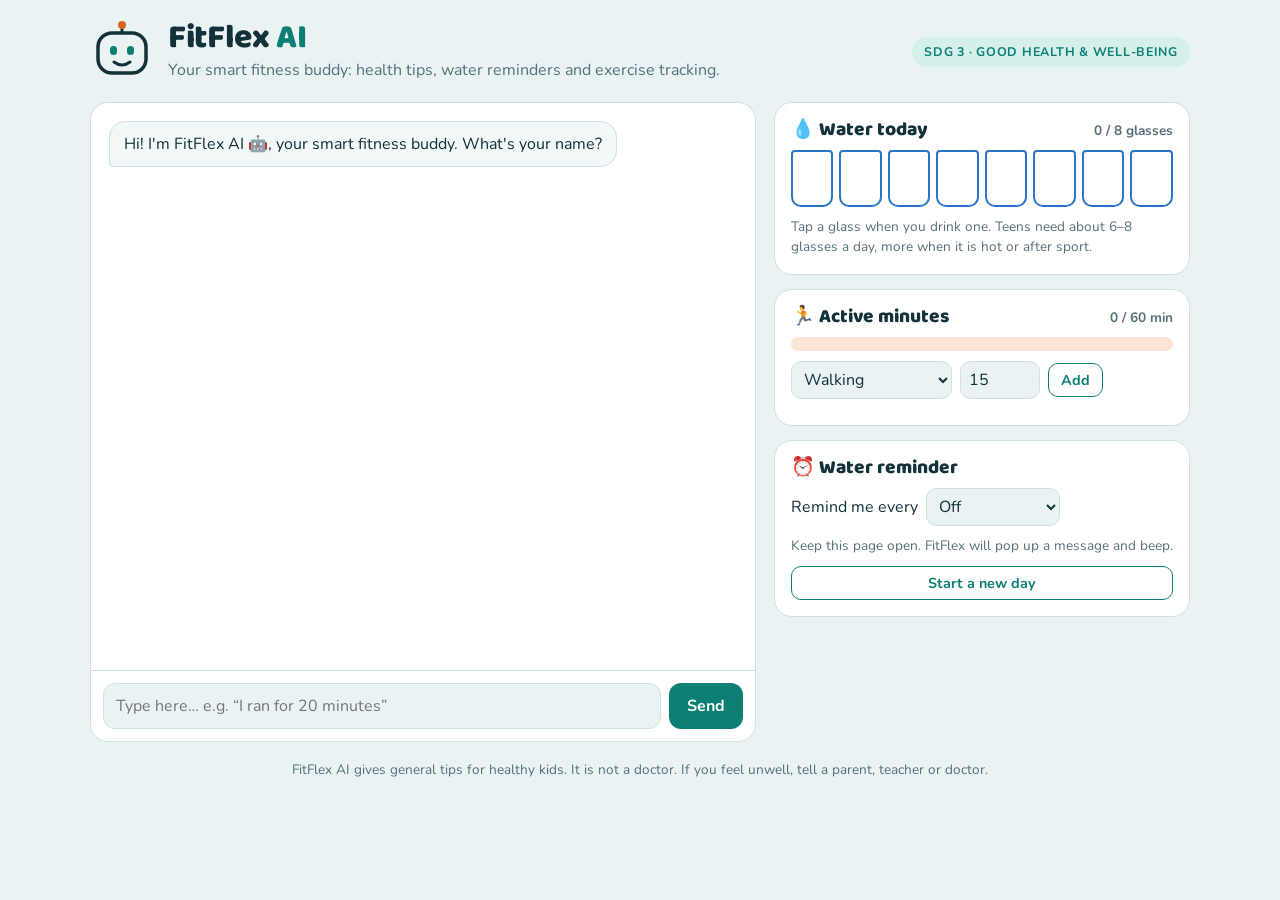
==== fitflex-ai/index.html @ f2cb333e "Add FitFlex AI: an offline fitness chatbot for a Grade 7-8 SDG 3 project Single-page chatbot with he" ====
<!doctype html>
<html lang="en">
<head>
<meta charset="utf-8">
<meta name="viewport" content="width=device-width, initial-scale=1, viewport-fit=cover">
<title>FitFlex AI</title>
<meta name="claude:viewport-fit-sides" content="cover">
<link rel="preconnect" href="https://fonts.googleapis.com">
<link rel="stylesheet" href="https://fonts.googleapis.com/css2?family=Baloo+2:wght@600;800&family=Nunito:wght@400;600;700&display=swap">
<style>
/* Layout: chat window on the left, "My Day" tracker on the right; stacks on phones. */
:root {
  --bg: #eaf3f4;
  --surface: #ffffff;
  --ink: #12313a;
  --muted: #557079;
  --line: #cfe0e3;
  --teal: #0c7f74;      /* FitFlex brand colour */
  --teal-soft: #d5efeb;
  --water: #2a74c9;
  --water-soft: #dbe9f8;
  --move: #d9661f;
  --move-soft: #fbe5d6;
  --alert: #b3261e;
  --alert-soft: #fbe2e0;
  --bot-bubble: #f2f8f8;
  --font-display: "Baloo 2", "Trebuchet MS", system-ui, sans-serif;
  --font-body: "Nunito", "Segoe UI", system-ui, sans-serif;
}
@media (prefers-color-scheme: dark) {
  :root:not([data-theme="light"]) {
    --bg: #0d1c20; --surface: #142a30; --ink: #e3f1f2; --muted: #93b0b6; --line: #24434a;
    --teal: #3cc2b1; --teal-soft: #173f3b; --water: #6aa8ee; --water-soft: #17304b;
    --move: #f2944f; --move-soft: #43281a; --alert: #ff8a80; --alert-soft: #45201d;
    --bot-bubble: #1a3439; color-scheme: dark;
  }
}
:root[data-theme="dark"] {
  --bg: #0d1c20; --surface: #142a30; --ink: #e3f1f2; --muted: #93b0b6; --line: #24434a;
  --teal: #3cc2b1; --teal-soft: #173f3b; --water: #6aa8ee; --water-soft: #17304b;
  --move: #f2944f; --move-soft: #43281a; --alert: #ff8a80; --alert-soft: #45201d;
  --bot-bubble: #1a3439; color-scheme: dark;
}
* { box-sizing: border-box; }
[hidden] { display: none !important; }
body {
  margin: 0; background: var(--bg); color: var(--ink);
  font: 16px/1.5 var(--font-body);
  padding-block: 20px 32px;
  padding-left: max(16px, env(safe-area-inset-left, 0px));
  padding-right: max(16px, env(safe-area-inset-right, 0px));
}
.wrap { max-width: 1100px; margin: 0 auto; display: grid; gap: 18px; }

header { display: flex; align-items: center; gap: 14px; flex-wrap: wrap; }
.robot { width: 64px; height: 64px; flex: none; }
.robot .eye { fill: var(--teal); transform-origin: center; transform-box: fill-box; animation: blink 5s infinite; }
@keyframes blink { 0%, 94%, 100% { transform: scaleY(1); } 97% { transform: scaleY(0.1); } }
@media (prefers-reduced-motion: reduce) { .robot .eye { animation: none; } }
h1 { font: 800 2.1rem/1 var(--font-display); margin: 0; letter-spacing: -0.01em; }
h1 span { color: var(--teal); }
.tagline { margin: 2px 0 0; color: var(--muted); }
.sdg {
  margin-left: auto; font-size: 0.78rem; font-weight: 700; letter-spacing: 0.06em; text-transform: uppercase;
  color: var(--teal); background: var(--teal-soft); border-radius: 999px; padding: 6px 12px;
}

main { display: grid; grid-template-columns: minmax(0, 1.6fr) minmax(0, 1fr); gap: 18px; align-items: start; }
@media (max-width: 820px) { main { grid-template-columns: minmax(0, 1fr); } .sdg { margin-left: 0; } }

/* ---------- Chat ---------- */
.chat {
  background: var(--surface); border: 1px solid var(--line); border-radius: 18px;
  display: flex; flex-direction: column; height: min(640px, 78vh); min-height: 420px; min-width: 0;
}
.messages { flex: 1; overflow-y: auto; padding: 18px; display: flex; flex-direction: column; gap: 10px; }
.msg { max-width: 82%; padding: 10px 14px; border-radius: 16px; white-space: pre-line; overflow-wrap: anywhere; }
.msg.bot { background: var(--bot-bubble); border: 1px solid var(--line); border-bottom-left-radius: 4px; align-self: flex-start; }
.msg.user { background: var(--teal); color: var(--surface); border-bottom-right-radius: 4px; align-self: flex-end; }
.msg.safety { background: var(--alert-soft); border-color: var(--alert); }
.msg.reminder { background: var(--water-soft); border-color: var(--water); }
.typing { color: var(--muted); font-style: italic; font-size: 0.9rem; padding-left: 4px; }
.chips { display: flex; flex-wrap: wrap; gap: 8px; padding: 0 18px 10px; }
.chip {
  font: 700 0.88rem var(--font-body); color: var(--teal); background: var(--teal-soft);
  border: 1px solid transparent; border-radius: 999px; padding: 6px 12px; cursor: pointer;
}
.chip:hover { border-color: var(--teal); }
form.composer { display: flex; gap: 8px; padding: 12px; border-top: 1px solid var(--line); }
form.composer input {
  flex: 1; min-width: 0; font: inherit; color: var(--ink); background: var(--bg);
  border: 1px solid var(--line); border-radius: 12px; padding: 10px 12px;
}
button.primary {
  font: 700 1rem var(--font-body); color: var(--surface); background: var(--teal);
  border: 0; border-radius: 12px; padding: 10px 18px; cursor: pointer;
}
:focus-visible { outline: 3px solid var(--water); outline-offset: 2px; }

/* ---------- My Day panel ---------- */
aside { display: grid; gap: 14px; min-width: 0; }
.card { background: var(--surface); border: 1px solid var(--line); border-radius: 18px; padding: 16px; display: grid; gap: 10px; }
.card h2 { font: 800 1.2rem/1.1 var(--font-display); margin: 0; display: flex; justify-content: space-between; align-items: baseline; gap: 8px; }
.card h2 small { font: 700 0.85rem var(--font-body); color: var(--muted); font-variant-numeric: tabular-nums; }
.glasses { display: grid; grid-template-columns: repeat(8, 1fr); gap: 6px; }
.glass {
  aspect-ratio: 3 / 4; max-width: 100%; border: 2px solid var(--water); border-radius: 4px 4px 10px 10px;
  background: transparent; cursor: pointer; padding: 0; position: relative; overflow: hidden;
}
.glass.full { background: linear-gradient(to top, var(--water) 75%, var(--water-soft) 75%); }
.bar { height: 14px; background: var(--move-soft); border-radius: 999px; overflow: hidden; }
.bar > div { height: 100%; width: 0; background: var(--move); border-radius: 999px; transition: width 0.4s; }
.log { list-style: none; margin: 0; padding: 0; display: grid; gap: 4px; font-size: 0.92rem; max-height: 132px; overflow-y: auto; }
.log li { display: flex; justify-content: space-between; gap: 8px; border-bottom: 1px dashed var(--line); padding-block: 3px; }
.log li span:last-child { color: var(--muted); font-variant-numeric: tabular-nums; }
.row { display: flex; gap: 8px; flex-wrap: wrap; align-items: center; }
select, .row input {
  font: inherit; color: var(--ink); background: var(--bg); border: 1px solid var(--line);
  border-radius: 10px; padding: 6px 8px; min-width: 0;
}
button.ghost {
  font: 700 0.9rem var(--font-body); color: var(--teal); background: transparent;
  border: 1px solid var(--teal); border-radius: 10px; padding: 6px 12px; cursor: pointer;
}
.hint { color: var(--muted); font-size: 0.85rem; margin: 0; }
footer { color: var(--muted); font-size: 0.85rem; text-align: center; }
</style>
</head>
<body>
<div class="wrap">
  <header>
    <svg class="robot" viewBox="0 0 64 64" aria-hidden="true">
      <line x1="32" y1="4" x2="32" y2="13" stroke="currentColor" stroke-width="3"/>
      <circle cx="32" cy="5" r="4" style="fill: var(--move)"/>
      <rect x="8" y="13" width="48" height="40" rx="14" fill="none" stroke="currentColor" stroke-width="3.5"/>
      <rect class="eye" x="20" y="26" width="7" height="9" rx="3.5"/>
      <rect class="eye" x="37" y="26" width="7" height="9" rx="3.5"/>
      <path d="M24 42 q8 6 16 0" fill="none" stroke="currentColor" stroke-width="3" stroke-linecap="round"/>
    </svg>
    <div>
      <h1>FitFlex <span>AI</span></h1>
      <p class="tagline">Your smart fitness buddy: health tips, water reminders and exercise tracking.</p>
    </div>
    <div class="sdg">SDG 3 · Good Health &amp; Well-being</div>
  </header>

  <main>
    <section class="chat" aria-label="Chat with FitFlex">
      <div class="messages" id="messages" aria-live="polite"></div>
      <div class="chips" id="chips"></div>
      <form class="composer" id="composer">
        <input id="userInput" autocomplete="off" placeholder="Type here… e.g. “I ran for 20 minutes”" aria-label="Your message">
        <button class="primary" type="submit">Send</button>
      </form>
    </section>

    <aside aria-label="My Day">
      <div class="card">
        <h2>💧 Water today <small id="waterCount">0 / 8 glasses</small></h2>
        <div class="glasses" id="glasses"></div>
        <p class="hint">Tap a glass when you drink one. Teens need about 6–8 glasses a day, more when it is hot or after sport.</p>
      </div>

      <div class="card">
        <h2>🏃 Active minutes <small id="moveCount">0 / 60 min</small></h2>
        <div class="bar"><div id="moveBar"></div></div>
        <div class="row">
          <select id="activity" aria-label="Activity">
            <option>Walking</option><option>Running</option><option>Cycling</option><option>Football</option>
            <option>Cricket</option><option>Skipping</option><option>Dancing</option><option>Badminton</option>
            <option>Swimming</option><option>Yoga / Stretching</option>
          </select>
          <input id="minutes" type="number" min="1" max="180" value="15" style="width:5em" aria-label="Minutes">
          <button class="ghost" id="addMove" type="button">Add</button>
        </div>
        <ul class="log" id="moveLog"></ul>
      </div>

      <div class="card">
        <h2>⏰ Water reminder</h2>
        <div class="row">
          <label for="every">Remind me every</label>
          <select id="every">
            <option value="0">Off</option><option value="1">1 min (demo)</option>
            <option value="20">20 min</option><option value="30">30 min</option><option value="60">60 min</option>
          </select>
        </div>
        <p class="hint">Keep this page open. FitFlex will pop up a message and beep.</p>
        <button class="ghost" id="resetDay" type="button">Start a new day</button>
      </div>
    </aside>
  </main>

  <footer>FitFlex AI gives general tips for healthy kids. It is not a doctor. If you feel unwell, tell a parent, teacher or doctor.</footer>
</div>

<script>
/* =====================================================================
   FitFlex AI – how the chatbot works
   1. The user types a message.
   2. We clean it up (lowercase, remove punctuation).
   3. We look for KEYWORDS from the BRAIN list below.
   4. The topic with the most matching keywords wins and FitFlex replies.
   Students: add new topics to BRAIN to make FitFlex smarter!
   ===================================================================== */

// ---------- 1. The "brain": topics, keywords and answers ----------
const BRAIN = [
  { topic: "greeting",
    keywords: ["hi", "hello", "hey", "salam", "assalam", "aoa", "good morning"],
    answers: ["Hello {name}! 👋 Ready to get healthy today?", "Hi {name}! What shall we do: a tip, an exercise or a quiz?"] },
  { topic: "how are you",
    keywords: ["how are you", "how r u"],
    answers: ["I'm charged to 100%! ⚡ How are you feeling today?"] },
  { topic: "water",
    keywords: ["water", "thirsty", "hydrate", "hydration", "drink"],
    answers: ["Your body is about 60% water! 💧 Try to drink 6–8 glasses a day.\nTip: keep a bottle on your desk. Say \"I drank a glass\" and I'll count it.",
              "Feeling tired or getting a headache? You might need water. Drink a glass now and tell me!"] },
  { topic: "exercise",
    keywords: ["exercise", "workout", "fit", "fitness", "sport", "active", "muscle", "strong", "game", "play"],
    answers: ["Kids your age need 60 minutes of activity every day. 🏃 It can be football, cycling, skipping or even dancing!\nTell me what you did, like \"I played football for 30 minutes\".",
              "Try this 5-minute mini workout:\n• 20 jumping jacks\n• 10 squats\n• 10 wall push-ups\n• 20 seconds plank\n• 30 seconds stretching\nTell me when you are done! 💪"] },
  { topic: "stretch",
    keywords: ["stretch", "tired of sitting", "back", "neck", "break"],
    answers: ["Desk stretch break! 🧘\n1. Roll your shoulders 5 times.\n2. Reach up high for 10 seconds.\n3. Turn your head slowly left and right.\n4. Stand up and march on the spot for 30 seconds."] },
  { topic: "food",
    keywords: ["food", "eat", "diet", "fruit", "vegetable", "lunch", "breakfast", "dinner", "snack", "healthy food", "junk"],
    answers: ["Make half your plate fruit and vegetables 🥦🍎, a quarter roti/rice, and a quarter protein like daal, eggs, chicken or beans.",
              "Never skip breakfast! It gives your brain energy for school. Try an egg with roti, or oats with banana. 🍳",
              "Swap fizzy drinks for water or lassi, and chips for fruit or roasted chana. Your body will thank you! 🍌"] },
  { topic: "sugar",
    keywords: ["sugar", "sweet", "candy", "chocolate", "soda", "cold drink", "fizzy"],
    answers: ["Sweets are fine sometimes, but too much sugar harms teeth and gives you an energy crash. 🍬 One can of soda has about 8 spoons of sugar!"] },
  { topic: "sleep",
    keywords: ["sleep", "tired", "bed", "night", "rest", "sleepy"],
    answers: ["Teens need about 9 hours of sleep. 😴 Put screens away 30 minutes before bed and try to sleep at the same time every night."] },
  { topic: "screen",
    keywords: ["screen", "phone", "mobile", "video game", "gaming", "tv", "tablet"],
    answers: ["Follow the 20-20-20 rule 👀: every 20 minutes, look at something 20 feet away for 20 seconds. And try to swap one hour of screen time for outdoor play!"] },
  { topic: "hygiene",
    keywords: ["wash", "hands", "germs", "brush", "teeth", "clean", "bath"],
    answers: ["Wash your hands with soap for 20 seconds 🧼 (as long as singing \"Happy Birthday\" twice), especially before eating. Brush your teeth twice a day!"] },
  { topic: "stress",
    keywords: ["stress", "worried", "nervous", "exam", "angry", "calm", "relax", "test"],
    answers: ["Try box breathing 🌬️: breathe in for 4, hold for 4, out for 4, hold for 4. Repeat 4 times. Moving your body and good sleep also help a lot.\nIf worries won't go away, talk to someone you trust."] },
  { topic: "about",
    keywords: ["who are you", "what are you", "your name", "what can you do", "help"],
    answers: ["I'm FitFlex AI 🤖, a smart fitness buddy built for SDG 3: Good Health and Well-being.\nI can:\n• give health tips (type \"tip\")\n• count your water (\"I drank a glass\")\n• track exercise (\"I ran for 20 minutes\")\n• remind you to drink water\n• quiz you (type \"quiz\")\n• show your progress (\"progress\")"] },
  { topic: "thanks",
    keywords: ["thanks", "thank you", "shukriya", "great", "awesome", "cool"],
    answers: ["You're welcome, {name}! Keep it up! 🌟", "Anytime! Healthy habits are superpowers. 💪"] },
  { topic: "bye",
    keywords: ["bye", "goodbye", "see you", "allah hafiz", "khuda hafiz"],
    answers: ["Bye {name}! Remember: drink water and move your body! 👋"] }
];

const TIPS = [
  "Take the stairs instead of the lift. 🪜",
  "Eat a rainbow: try fruits and vegetables of 3 different colours today. 🌈",
  "Stand up and move for 2 minutes every half hour.",
  "Fill a water bottle in the morning and finish it before school ends. 💧",
  "Play outside for at least 30 minutes. Sunlight helps your body make vitamin D. ☀️",
  "Chew slowly. It helps your stomach and you notice when you are full.",
  "Laughing is good for your heart! Tell a friend a joke today. 😄",
  "Walk or cycle to a nearby shop instead of going by car (with a grown-up's OK)."
];

const QUIZ = [
  { q: "How many minutes of activity do kids need each day?", options: ["A) 10 minutes", "B) 60 minutes", "C) 3 hours"], answer: "b",
    why: "60 minutes a day keeps your heart, bones and muscles strong." },
  { q: "Which drink is the best choice when you're thirsty?", options: ["A) Cold drink", "B) Energy drink", "C) Water"], answer: "c",
    why: "Water has no sugar and keeps your body cool." },
  { q: "How long should you wash your hands?", options: ["A) 20 seconds", "B) 2 seconds", "C) 5 minutes"], answer: "a",
    why: "20 seconds with soap removes most germs." },
  { q: "About how many hours should a teenager sleep?", options: ["A) 5 hours", "B) 9 hours", "C) 14 hours"], answer: "b",
    why: "Around 8–10 hours helps you grow, learn and stay in a good mood." },
  { q: "What should fill half of your plate?", options: ["A) Fruit and vegetables", "B) Rice", "C) Sweets"], answer: "a",
    why: "Fruit and vegetables give vitamins and fibre." }
];

// Words that mean the student may need a real adult, not a chatbot.
const SAFETY_WORDS = ["hurt", "pain ", "painful", "injur", "bleed", "dizzy", "faint", "chest", "can't breathe", "cant breathe",
  "sick", "vomit", "fever", "depress", "sad ", "lonely", "bully", "bullied", "kill", "self harm", "starv", "not eating", "lose weight"];

// ---------- 2. Saving today's data in the browser ----------
const today = new Date().toDateString();
let state = { day: today, name: "", water: 0, moves: [] };
function load() {
  try {
    const saved = JSON.parse(localStorage.getItem("fitflex") || "null");
    if (saved && saved.day === today) state = saved;
    else if (saved) state.name = saved.name || ""; // new day: keep the name, reset counts
  } catch (e) { /* storage blocked: just start fresh */ }
}
function save() { try { localStorage.setItem("fitflex", JSON.stringify(state)); } catch (e) {} }

// ---------- 3. Chat helpers ----------
const $ = (id) => document.getElementById(id);
const messagesBox = $("messages");
let quizIndex = -1;          // which quiz question is waiting for an answer (-1 = none)
let waitingFor = null;       // "name" or "minutes" when FitFlex asked a question
let pendingActivity = "";

function addMessage(text, who, extraClass) {
  const div = document.createElement("div");
  div.className = "msg " + who + (extraClass ? " " + extraClass : "");
  div.textContent = text;
  messagesBox.appendChild(div);
  messagesBox.scrollTop = messagesBox.scrollHeight;
}
function botSay(text, extraClass) {
  const typing = document.createElement("div");
  typing.className = "typing"; typing.textContent = "FitFlex is typing…";
  messagesBox.appendChild(typing);
  messagesBox.scrollTop = messagesBox.scrollHeight;
  setTimeout(() => { typing.remove(); addMessage(text.replaceAll("{name}", state.name || "friend"), "bot", extraClass); }, 450);
}
function setChips(list) {
  const box = $("chips"); box.innerHTML = "";
  list.forEach((label) => {
    const b = document.createElement("button");
    b.type = "button"; b.className = "chip"; b.textContent = label;
    b.onclick = () => handleUser(label);
    box.appendChild(b);
  });
}
const DEFAULT_CHIPS = ["💡 Tip", "💧 I drank a glass", "🏋️ Give me a workout", "❓ Quiz", "📊 Progress"];
const pick = (arr) => arr[Math.floor(Math.random() * arr.length)];
const clean = (t) => " " + t.toLowerCase().replace(/[^a-z0-9' ]+/g, " ").replace(/\s+/g, " ").trim() + " ";

// ---------- 4. Understanding the message ----------
const ACTIVITIES = { run: "Running", " ran ": "Running", jog: "Running", walk: "Walking", cycl: "Cycling", bike: "Cycling", football: "Football",
  soccer: "Football", cricket: "Cricket", skip: "Skipping", jump: "Skipping", danc: "Dancing", badminton: "Badminton",
  swim: "Swimming", yoga: "Yoga / Stretching", stretch: "Yoga / Stretching", basketball: "Basketball", workout: "Workout", exercis: "Workout", play: "Playing" };

function findActivity(text) {
  for (const key in ACTIVITIES) if (text.includes(key)) return ACTIVITIES[key];
  return "";
}

function reply(raw) {
  const text = clean(raw);
  const number = (text.match(/\b(\d{1,3})\b/) || [])[1];

  // a) Safety first: send serious problems to a trusted adult.
  if (SAFETY_WORDS.some((w) => text.includes(" " + w))) {
    botSay("That sounds important, {name}. 💙 I'm only a robot, so please talk to a parent, teacher or school nurse about this today. If someone is in danger, get an adult right away.", "safety");
    return;
  }

  // b) Is FitFlex waiting for an answer?
  if (waitingFor === "name") {
    if (/^ (hi|hello|hey|salam|assalam|aoa|assalam o alaikum) $/.test(text)) { botSay("Hello! 👋 What's your name?"); return; }
    const name = raw.replace(/my name is|call me|i am|i'm/i, "").trim().split(/\s+/)[0] || "friend";
    state.name = name.charAt(0).toUpperCase() + name.slice(1); save(); waitingFor = null;
    botSay("Nice to meet you, {name}! 🤖 I can give tips, count your water, track exercise and quiz you. What would you like?");
    setChips(DEFAULT_CHIPS);
    return;
  }
  if (waitingFor === "minutes" && number) { waitingFor = null; logMove(pendingActivity, +number); return; }
  if (quizIndex >= 0 && /^ [abc] $/.test(text)) { checkQuiz(text.trim()); return; }

  // c) Commands
  if (/my name is|call me/.test(text)) { waitingFor = "name"; reply(raw); return; }
  if (/\b(drank|drink|had|finished)\b.*\b(water|glass|glasses|bottle)\b/.test(text)) {
    const glasses = /(glass|glasses|cup)/.test(text) && number ? Math.min(+number, 8) : 1;
    addWater(glasses);
    botSay(state.water >= 8 ? "🎉 Goal reached: " + state.water + " glasses! Super hydrated, {name}!" : "Great! 💧 That's " + state.water + " of 8 glasses today. Keep sipping!");
    return;
  }
  const activity = findActivity(text);
  const didIt = /\b(did|went|played|done|finished|ran|walked|cycled|swam|danced|skipped|jogged|practi[cs]ed|min|mins|minutes|hour|hours)\b/;
  if (activity && didIt.test(text) && !/\b(give|show|suggest|what|how)\b/.test(text)) {
    if (number) logMove(activity, /\bhours?\b/.test(text) && +number <= 3 ? +number * 60 : +number);
    else { waitingFor = "minutes"; pendingActivity = activity; botSay("Awesome! How many minutes of " + activity.toLowerCase() + " did you do?"); setChips(["10", "20", "30", "45"]); }
    return;
  }
  if (/\b(remind|reminder)\b/.test(text)) {
    const mins = number ? +number : 30;
    setReminder(mins); $("every").value = [1, 20, 30, 60].includes(mins) ? String(mins) : $("every").value;
    botSay("⏰ OK! I'll remind you to drink water every " + mins + " minute" + (mins === 1 ? "" : "s") + ". Keep this page open.");
    return;
  }
  if (/\b(tip|advice|idea)\b/.test(text)) { botSay("💡 Tip: " + pick(TIPS)); return; }
  if (/\b(quiz|question|test me)\b/.test(text)) { askQuiz(); return; }
  if (/\b(progress|score|how am i doing|stats)\b/.test(text)) { botSay(progressReport()); return; }

  // d) Keyword matching: the topic with the most keyword hits wins.
  let best = null, bestScore = 0;
  BRAIN.forEach((item) => {
    const score = item.keywords.filter((k) => text.includes(" " + k + " ") || (k.length > 4 && text.includes(k))).length;
    if (score > bestScore) { best = item; bestScore = score; }
  });
  if (best) { botSay(pick(best.answers)); return; }

  // e) Nothing matched.
  botSay("Hmm, I'm still learning that one! 🤔 Try asking about water, exercise, food, sleep, screens or stress, or type \"help\".");
}

// ---------- 5. Features ----------
function addWater(n) { state.water = Math.max(0, Math.min(12, state.water + n)); save(); renderDay(); }

function logMove(activity, minutes) {
  minutes = Math.max(1, Math.min(180, minutes));
  state.moves.push({ activity, minutes, time: new Date().toLocaleTimeString([], { hour: "2-digit", minute: "2-digit" }) });
  save(); renderDay();
  const total = totalMinutes();
  botSay(total >= 60
    ? "🏆 " + minutes + " minutes of " + activity.toLowerCase() + " logged. You hit your 60-minute goal today, {name}!"
    : "✅ " + minutes + " minutes of " + activity.toLowerCase() + " logged! Only " + (60 - total) + " minutes to go today.");
  setChips(DEFAULT_CHIPS);
}
const totalMinutes = () => state.moves.reduce((sum, m) => sum + m.minutes, 0);

function progressReport() {
  const mins = totalMinutes();
  let stars = (state.water >= 8 ? 1 : 0) + (mins >= 60 ? 1 : 0);
  return "📊 Today's progress, {name}:\n💧 Water: " + state.water + " / 8 glasses\n🏃 Active: " + mins + " / 60 minutes\n" +
    (stars === 2 ? "⭐⭐ Both goals done. Champion!" : stars === 1 ? "⭐ One goal done. You can get the other!" : "Let's start! Drink a glass of water and take a short walk.");
}

function askQuiz() {
  quizIndex = Math.floor(Math.random() * QUIZ.length);
  const item = QUIZ[quizIndex];
  botSay("❓ " + item.q + "\n" + item.options.join("\n"));
  setChips(["A", "B", "C"]);
}
function checkQuiz(letter) {
  const item = QUIZ[quizIndex]; quizIndex = -1;
  botSay((letter === item.answer ? "✅ Correct! " : "❌ Not quite. The answer is " + item.answer.toUpperCase() + ". ") + item.why + "\nType \"quiz\" for another one!");
  setChips(DEFAULT_CHIPS);
}

let reminderTimer = null;
function setReminder(mins) {
  clearInterval(reminderTimer); reminderTimer = null;
  if (mins > 0) reminderTimer = setInterval(() => { botSay("⏰ Water break, {name}! Drink a glass and tap a glass on the right. 💧", "reminder"); beep(); }, mins * 60000);
}
function beep() {
  try {
    const ctx = new (window.AudioContext || window.webkitAudioContext)();
    const osc = ctx.createOscillator(); osc.frequency.value = 880; osc.connect(ctx.destination);
    osc.start(); osc.stop(ctx.currentTime + 0.2);
  } catch (e) {}
}

// ---------- 6. Drawing the "My Day" panel ----------
function renderDay() {
  const glassBox = $("glasses"); glassBox.innerHTML = "";
  for (let i = 0; i < 8; i++) {
    const g = document.createElement("button");
    g.type = "button"; g.className = "glass" + (i < state.water ? " full" : "");
    g.setAttribute("aria-label", "Glass " + (i + 1) + (i < state.water ? ", drunk" : ""));
    g.onclick = () => { addWater(i < state.water ? -1 : 1); };
    glassBox.appendChild(g);
  }
  $("waterCount").textContent = state.water + " / 8 glasses";
  const mins = totalMinutes();
  $("moveCount").textContent = mins + " / 60 min";
  $("moveBar").style.width = Math.min(100, (mins / 60) * 100) + "%";
  $("moveLog").innerHTML = "";
  state.moves.slice().reverse().forEach((m) => {
    const li = document.createElement("li");
    li.innerHTML = "<span></span><span></span>";
    li.children[0].textContent = m.activity + " · " + m.minutes + " min";
    li.children[1].textContent = m.time;
    $("moveLog").appendChild(li);
  });
}

// ---------- 7. Wiring everything up ----------
function handleUser(text) {
  text = text.replace(/^[^\w]+/u, "").trim(); // drop emoji from chip labels
  if (!text) return;
  addMessage(text, "user");
  reply(text);
}
$("composer").addEventListener("submit", (e) => {
  e.preventDefault();
  const input = $("userInput"); handleUser(input.value); input.value = "";
});
$("addMove").onclick = () => { addMessage("I did " + $("minutes").value + " minutes of " + $("activity").value.toLowerCase(), "user"); logMove($("activity").value, +$("minutes").value || 0); };
$("every").onchange = (e) => { const m = +e.target.value; setReminder(m); botSay(m ? "⏰ Water reminder set for every " + m + " minute" + (m === 1 ? "" : "s") + "." : "Water reminder turned off."); };
$("resetDay").onclick = () => { state.water = 0; state.moves = []; save(); renderDay(); botSay("🌅 New day, fresh start! Let's go, {name}!"); };

load();
renderDay();
if (state.name) setChips(DEFAULT_CHIPS);
if (state.name) botSay("Welcome back, {name}! 🤖 " + (state.water || state.moves.length ? "Type \"progress\" to see how you're doing today." : "Shall we start with a glass of water?"));
else { addMessage("Hi! I'm FitFlex AI 🤖, your smart fitness buddy. What's your name?", "bot"); waitingFor = "name"; }
</script>
</body>
</html>
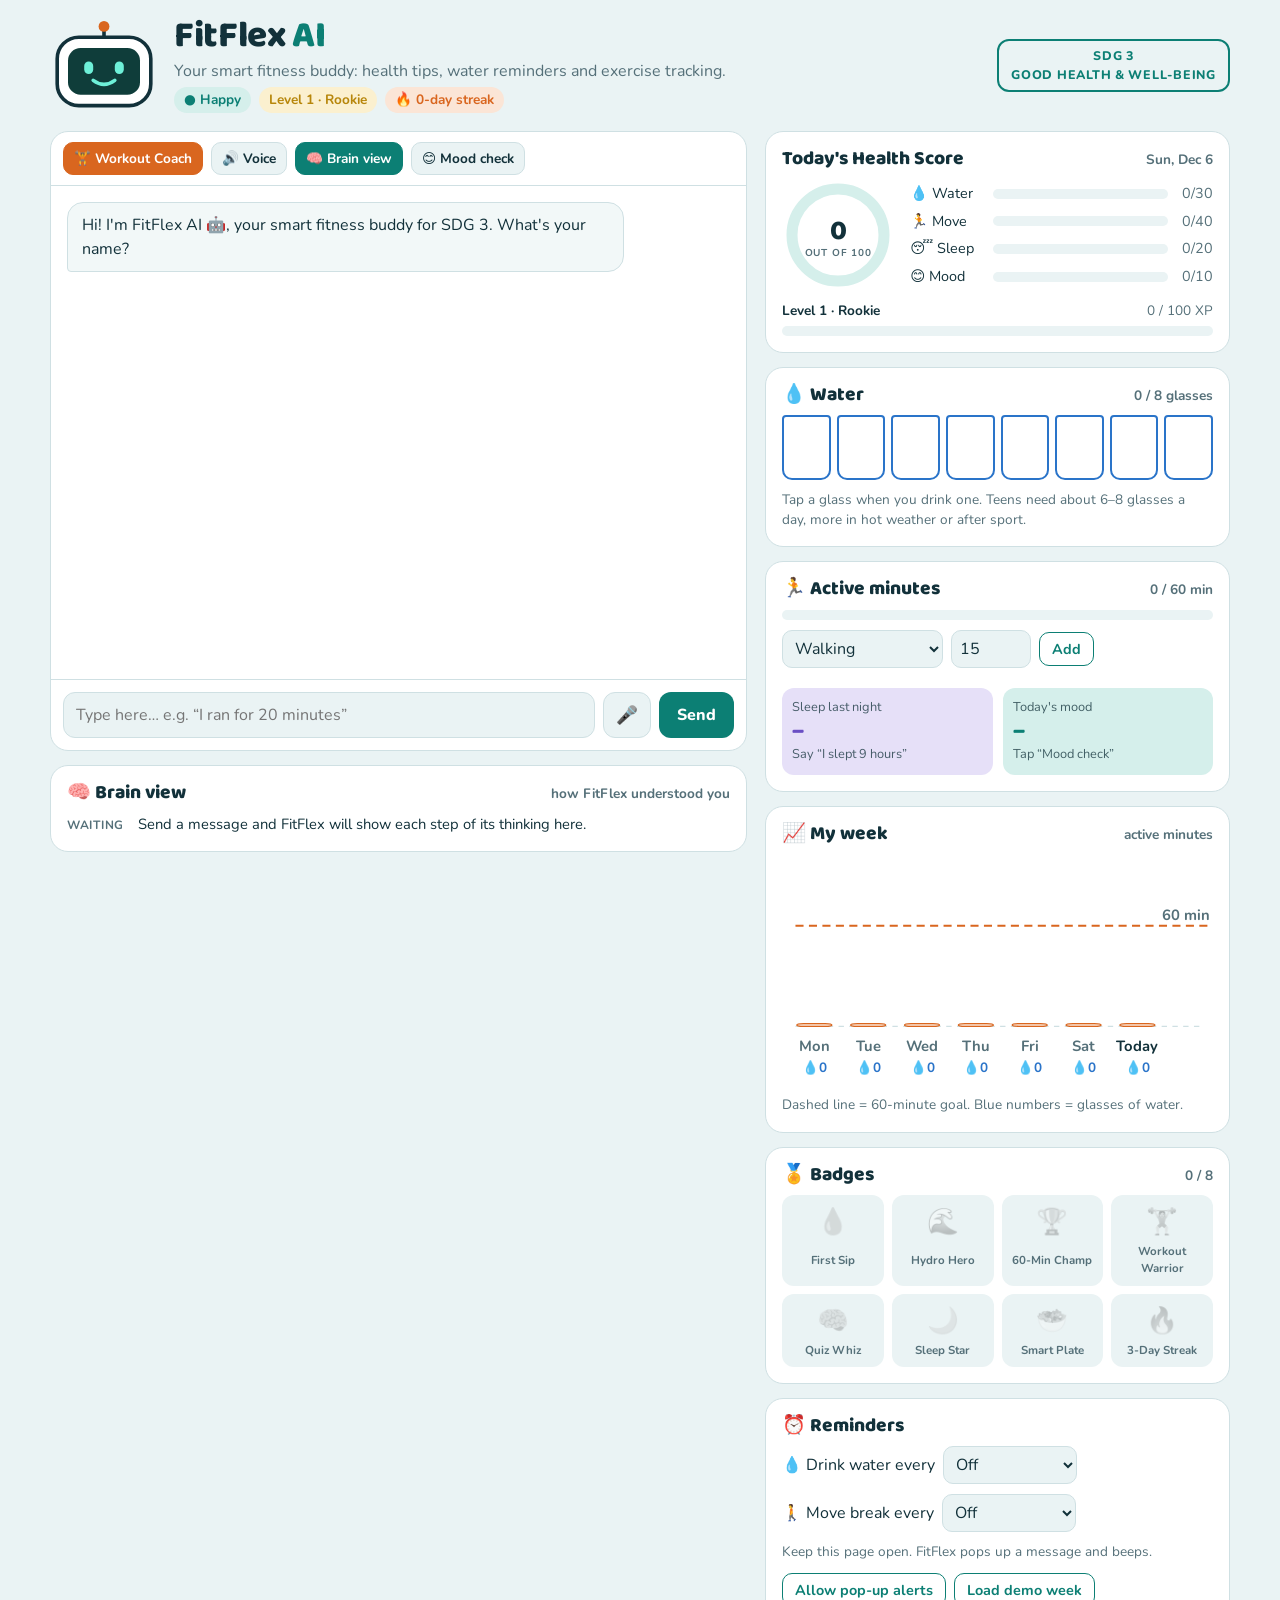
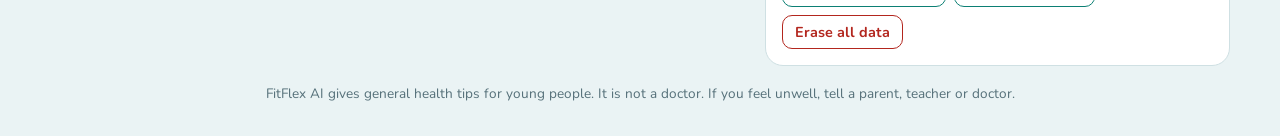
==== commit 0bc03334: "Upgrade FitFlex AI for competition: robot face, voice, coach and health score Adds an animated robot" ====
--- a/fitflex-ai/index.html
+++ b/fitflex-ai/index.html
@@ -6,24 +6,30 @@
 <title>FitFlex AI</title>
 <meta name="claude:viewport-fit-sides" content="cover">
 <link rel="preconnect" href="https://fonts.googleapis.com">
-<link rel="stylesheet" href="https://fonts.googleapis.com/css2?family=Baloo+2:wght@600;800&family=Nunito:wght@400;600;700&display=swap">
+<link rel="stylesheet" href="https://fonts.googleapis.com/css2?family=Baloo+2:wght@600;800&family=Nunito:wght@400;600;700;800&display=swap">
 <style>
-/* Layout: chat window on the left, "My Day" tracker on the right; stacks on phones. */
+/* Layout: robot header, then chat + "brain view" on the left and the health dashboard on the right; stacks on phones. */
 :root {
   --bg: #eaf3f4;
   --surface: #ffffff;
   --ink: #12313a;
   --muted: #557079;
   --line: #cfe0e3;
-  --teal: #0c7f74;      /* FitFlex brand colour */
+  --teal: #0c7f74;
   --teal-soft: #d5efeb;
   --water: #2a74c9;
   --water-soft: #dbe9f8;
   --move: #d9661f;
   --move-soft: #fbe5d6;
+  --sleep: #6a4fc4;
+  --sleep-soft: #e6e0f8;
+  --gold: #b7860b;
+  --gold-soft: #fbf0cf;
   --alert: #b3261e;
   --alert-soft: #fbe2e0;
   --bot-bubble: #f2f8f8;
+  --face: #0f3d3a;      /* the robot's screen is dark in both themes, like a real device */
+  --eye: #6ef0d8;
   --font-display: "Baloo 2", "Trebuchet MS", system-ui, sans-serif;
   --font-body: "Nunito", "Segoe UI", system-ui, sans-serif;
 }
@@ -31,56 +37,91 @@
   :root:not([data-theme="light"]) {
     --bg: #0d1c20; --surface: #142a30; --ink: #e3f1f2; --muted: #93b0b6; --line: #24434a;
     --teal: #3cc2b1; --teal-soft: #173f3b; --water: #6aa8ee; --water-soft: #17304b;
-    --move: #f2944f; --move-soft: #43281a; --alert: #ff8a80; --alert-soft: #45201d;
-    --bot-bubble: #1a3439; color-scheme: dark;
+    --move: #f2944f; --move-soft: #43281a; --sleep: #a893f0; --sleep-soft: #2b2448;
+    --gold: #f0c24e; --gold-soft: #3d3216; --alert: #ff8a80; --alert-soft: #45201d;
+    --bot-bubble: #1a3439; --face: #071a19; --eye: #6ef0d8; color-scheme: dark;
   }
 }
 :root[data-theme="dark"] {
   --bg: #0d1c20; --surface: #142a30; --ink: #e3f1f2; --muted: #93b0b6; --line: #24434a;
   --teal: #3cc2b1; --teal-soft: #173f3b; --water: #6aa8ee; --water-soft: #17304b;
-  --move: #f2944f; --move-soft: #43281a; --alert: #ff8a80; --alert-soft: #45201d;
-  --bot-bubble: #1a3439; color-scheme: dark;
+  --move: #f2944f; --move-soft: #43281a; --sleep: #a893f0; --sleep-soft: #2b2448;
+  --gold: #f0c24e; --gold-soft: #3d3216; --alert: #ff8a80; --alert-soft: #45201d;
+  --bot-bubble: #1a3439; --face: #071a19; --eye: #6ef0d8; color-scheme: dark;
 }
 * { box-sizing: border-box; }
 [hidden] { display: none !important; }
 body {
   margin: 0; background: var(--bg); color: var(--ink);
   font: 16px/1.5 var(--font-body);
-  padding-block: 20px 32px;
+  padding-block: 18px 32px;
   padding-left: max(16px, env(safe-area-inset-left, 0px));
   padding-right: max(16px, env(safe-area-inset-right, 0px));
 }
-.wrap { max-width: 1100px; margin: 0 auto; display: grid; gap: 18px; }
-
-header { display: flex; align-items: center; gap: 14px; flex-wrap: wrap; }
-.robot { width: 64px; height: 64px; flex: none; }
-.robot .eye { fill: var(--teal); transform-origin: center; transform-box: fill-box; animation: blink 5s infinite; }
+.wrap { max-width: 1180px; margin: 0 auto; display: grid; gap: 18px; }
+button { font-family: var(--font-body); }
+:focus-visible { outline: 3px solid var(--water); outline-offset: 2px; }
+
+/* ---------- Header + robot face ---------- */
+header { display: flex; align-items: center; gap: 16px; flex-wrap: wrap; }
+.robot { width: 108px; height: 90px; flex: none; color: var(--ink); }
+.robot .head { fill: var(--surface); stroke: currentColor; stroke-width: 4; }
+.robot .screen { fill: var(--face); }
+.robot .eyes { transition: transform 0.3s; }
+.robot .eye { fill: var(--eye); transform-box: fill-box; transform-origin: center; animation: blink 5s infinite; transition: transform 0.3s; }
+.robot #mouth { stroke: var(--eye); stroke-width: 4; stroke-linecap: round; fill: none; transform-box: fill-box; transform-origin: center; }
+.robot .brow { stroke: var(--eye); stroke-width: 3; stroke-linecap: round; opacity: 0; transition: opacity 0.3s; }
+.robot .cheek { fill: var(--move); opacity: 0; transition: opacity 0.3s; }
+.robot .bulb { fill: var(--move); }
+.robot.mood-think .eyes { transform: translate(5px, -4px); }
+.robot.mood-think .bulb { animation: pulse 0.8s infinite alternate; }
+.robot.mood-worried .brow { opacity: 1; }
+.robot.mood-party .eye { transform: scaleY(0.35); animation: none; }
+.robot.mood-party .cheek { opacity: 0.8; }
+.robot.mood-party #mouth { fill: var(--eye); }
+.robot.talking #mouth { animation: talk 0.18s infinite alternate; }
 @keyframes blink { 0%, 94%, 100% { transform: scaleY(1); } 97% { transform: scaleY(0.1); } }
-@media (prefers-reduced-motion: reduce) { .robot .eye { animation: none; } }
-h1 { font: 800 2.1rem/1 var(--font-display); margin: 0; letter-spacing: -0.01em; }
+@keyframes pulse { to { opacity: 0.25; } }
+@keyframes talk { to { transform: scaleY(0.4); } }
+@media (prefers-reduced-motion: reduce) { .robot *, .robot { animation: none !important; transition: none !important; } }
+.title-block { display: grid; gap: 4px; min-width: 0; }
+h1 { font: 800 2.3rem/1 var(--font-display); margin: 0; letter-spacing: -0.01em; }
 h1 span { color: var(--teal); }
-.tagline { margin: 2px 0 0; color: var(--muted); }
+.tagline { margin: 0; color: var(--muted); }
+.status { display: flex; gap: 8px; flex-wrap: wrap; font-size: 0.85rem; font-weight: 700; }
+.pill { border-radius: 999px; padding: 3px 10px; background: var(--teal-soft); color: var(--teal); }
+.pill.gold { background: var(--gold-soft); color: var(--gold); }
+.pill.move { background: var(--move-soft); color: var(--move); }
 .sdg {
-  margin-left: auto; font-size: 0.78rem; font-weight: 700; letter-spacing: 0.06em; text-transform: uppercase;
-  color: var(--teal); background: var(--teal-soft); border-radius: 999px; padding: 6px 12px;
-}
-
-main { display: grid; grid-template-columns: minmax(0, 1.6fr) minmax(0, 1fr); gap: 18px; align-items: start; }
-@media (max-width: 820px) { main { grid-template-columns: minmax(0, 1fr); } .sdg { margin-left: 0; } }
+  margin-left: auto; font-size: 0.78rem; font-weight: 800; letter-spacing: 0.06em; text-transform: uppercase;
+  color: var(--teal); border: 2px solid var(--teal); border-radius: 12px; padding: 6px 12px; text-align: center;
+}
+
+main { display: grid; grid-template-columns: minmax(0, 1.5fr) minmax(0, 1fr); gap: 18px; align-items: start; }
+@media (max-width: 860px) { main { grid-template-columns: minmax(0, 1fr); } .sdg { margin-left: 0; } }
+.col { display: grid; gap: 14px; min-width: 0; }
 
 /* ---------- Chat ---------- */
 .chat {
   background: var(--surface); border: 1px solid var(--line); border-radius: 18px;
-  display: flex; flex-direction: column; height: min(640px, 78vh); min-height: 420px; min-width: 0;
-}
-.messages { flex: 1; overflow-y: auto; padding: 18px; display: flex; flex-direction: column; gap: 10px; }
-.msg { max-width: 82%; padding: 10px 14px; border-radius: 16px; white-space: pre-line; overflow-wrap: anywhere; }
+  display: flex; flex-direction: column; height: min(620px, 76vh); min-height: 440px; min-width: 0;
+}
+.toolbar { display: flex; gap: 8px; flex-wrap: wrap; padding: 10px 12px; border-bottom: 1px solid var(--line); }
+.tool {
+  font: 700 0.85rem var(--font-body); color: var(--ink); background: var(--bg);
+  border: 1px solid var(--line); border-radius: 10px; padding: 6px 10px; cursor: pointer;
+}
+.tool[aria-pressed="true"] { background: var(--teal); color: var(--surface); border-color: var(--teal); }
+.tool.coach { background: var(--move); color: var(--surface); border-color: var(--move); }
+.messages { flex: 1; overflow-y: auto; padding: 16px; display: flex; flex-direction: column; gap: 10px; }
+.msg { max-width: 84%; padding: 10px 14px; border-radius: 16px; white-space: pre-line; overflow-wrap: anywhere; }
 .msg.bot { background: var(--bot-bubble); border: 1px solid var(--line); border-bottom-left-radius: 4px; align-self: flex-start; }
 .msg.user { background: var(--teal); color: var(--surface); border-bottom-right-radius: 4px; align-self: flex-end; }
 .msg.safety { background: var(--alert-soft); border-color: var(--alert); }
 .msg.reminder { background: var(--water-soft); border-color: var(--water); }
+.msg.win { background: var(--gold-soft); border-color: var(--gold); }
 .typing { color: var(--muted); font-style: italic; font-size: 0.9rem; padding-left: 4px; }
-.chips { display: flex; flex-wrap: wrap; gap: 8px; padding: 0 18px 10px; }
+.chips { display: flex; flex-wrap: wrap; gap: 8px; padding: 0 16px 10px; }
 .chip {
   font: 700 0.88rem var(--font-body); color: var(--teal); background: var(--teal-soft);
   border: 1px solid transparent; border-radius: 999px; padding: 6px 12px; cursor: pointer;
@@ -91,28 +132,46 @@
   flex: 1; min-width: 0; font: inherit; color: var(--ink); background: var(--bg);
   border: 1px solid var(--line); border-radius: 12px; padding: 10px 12px;
 }
+.mic { font-size: 1.1rem; background: var(--bg); border: 1px solid var(--line); border-radius: 12px; padding: 0 12px; cursor: pointer; color: var(--ink); }
+.mic.listening { background: var(--alert-soft); border-color: var(--alert); }
 button.primary {
-  font: 700 1rem var(--font-body); color: var(--surface); background: var(--teal);
+  font: 800 1rem var(--font-body); color: var(--surface); background: var(--teal);
   border: 0; border-radius: 12px; padding: 10px 18px; cursor: pointer;
 }
-:focus-visible { outline: 3px solid var(--water); outline-offset: 2px; }
-
-/* ---------- My Day panel ---------- */
-aside { display: grid; gap: 14px; min-width: 0; }
-.card { background: var(--surface); border: 1px solid var(--line); border-radius: 18px; padding: 16px; display: grid; gap: 10px; }
+
+/* ---------- Brain view ---------- */
+.brain dl { display: grid; grid-template-columns: max-content minmax(0, 1fr); gap: 6px 14px; margin: 0; font-size: 0.92rem; }
+.brain dt { color: var(--muted); font-weight: 700; font-size: 0.75rem; text-transform: uppercase; letter-spacing: 0.06em; padding-top: 3px; }
+.brain dd { margin: 0; overflow-wrap: anywhere; }
+.tag { display: inline-block; background: var(--teal-soft); color: var(--teal); border-radius: 6px; padding: 0 6px; margin: 1px 4px 1px 0; font-weight: 700; font-size: 0.85rem; }
+.tag.fix { background: var(--gold-soft); color: var(--gold); }
+.meter { height: 10px; background: var(--teal-soft); border-radius: 999px; overflow: hidden; margin-top: 6px; }
+.meter > div { height: 100%; background: var(--teal); border-radius: 999px; transition: width 0.4s; }
+
+/* ---------- Dashboard cards ---------- */
+.card { background: var(--surface); border: 1px solid var(--line); border-radius: 18px; padding: 16px; display: grid; gap: 10px; min-width: 0; }
 .card h2 { font: 800 1.2rem/1.1 var(--font-display); margin: 0; display: flex; justify-content: space-between; align-items: baseline; gap: 8px; }
 .card h2 small { font: 700 0.85rem var(--font-body); color: var(--muted); font-variant-numeric: tabular-nums; }
+.hint { color: var(--muted); font-size: 0.85rem; margin: 0; }
+.score-row { display: flex; gap: 16px; align-items: center; }
+.ring { width: 112px; height: 112px; flex: none; }
+.ring .track { stroke: var(--teal-soft); }
+.ring .value { stroke: var(--teal); transition: stroke-dashoffset 0.6s; }
+.ring text { fill: var(--ink); font: 800 28px var(--font-display); }
+.ring .sub { fill: var(--muted); font: 700 10px var(--font-body); letter-spacing: 0.08em; }
+.parts { display: grid; gap: 6px; flex: 1; min-width: 0; font-size: 0.9rem; }
+.part { display: grid; grid-template-columns: 5.2em minmax(0, 1fr) 2.6em; gap: 8px; align-items: center; }
+.part span:last-child { text-align: right; font-variant-numeric: tabular-nums; color: var(--muted); }
+.bar { height: 10px; background: var(--bg); border-radius: 999px; overflow: hidden; }
+.bar > div { height: 100%; width: 0; border-radius: 999px; transition: width 0.4s; }
+.xp { display: grid; gap: 4px; font-size: 0.85rem; }
+.xp .bar > div { background: var(--gold); }
 .glasses { display: grid; grid-template-columns: repeat(8, 1fr); gap: 6px; }
 .glass {
   aspect-ratio: 3 / 4; max-width: 100%; border: 2px solid var(--water); border-radius: 4px 4px 10px 10px;
-  background: transparent; cursor: pointer; padding: 0; position: relative; overflow: hidden;
+  background: transparent; cursor: pointer; padding: 0;
 }
 .glass.full { background: linear-gradient(to top, var(--water) 75%, var(--water-soft) 75%); }
-.bar { height: 14px; background: var(--move-soft); border-radius: 999px; overflow: hidden; }
-.bar > div { height: 100%; width: 0; background: var(--move); border-radius: 999px; transition: width 0.4s; }
-.log { list-style: none; margin: 0; padding: 0; display: grid; gap: 4px; font-size: 0.92rem; max-height: 132px; overflow-y: auto; }
-.log li { display: flex; justify-content: space-between; gap: 8px; border-bottom: 1px dashed var(--line); padding-block: 3px; }
-.log li span:last-child { color: var(--muted); font-variant-numeric: tabular-nums; }
 .row { display: flex; gap: 8px; flex-wrap: wrap; align-items: center; }
 select, .row input {
   font: inherit; color: var(--ink); background: var(--bg); border: 1px solid var(--line);
@@ -122,372 +181,941 @@
   font: 700 0.9rem var(--font-body); color: var(--teal); background: transparent;
   border: 1px solid var(--teal); border-radius: 10px; padding: 6px 12px; cursor: pointer;
 }
-.hint { color: var(--muted); font-size: 0.85rem; margin: 0; }
+button.ghost.danger { color: var(--alert); border-color: var(--alert); }
+.log { list-style: none; margin: 0; padding: 0; display: grid; gap: 2px; font-size: 0.9rem; max-height: 110px; overflow-y: auto; }
+.log li { display: flex; justify-content: space-between; gap: 8px; border-bottom: 1px dashed var(--line); padding-block: 3px; }
+.log li span:last-child { color: var(--muted); font-variant-numeric: tabular-nums; }
+.minis { display: grid; grid-template-columns: 1fr 1fr; gap: 10px; }
+.mini { border-radius: 12px; padding: 10px; display: grid; gap: 2px; }
+.mini b { font: 800 1.4rem/1.1 var(--font-display); }
+.mini.sleep { background: var(--sleep-soft); color: var(--sleep); }
+.mini.mood { background: var(--teal-soft); color: var(--teal); }
+.mini small { color: var(--ink); opacity: 0.75; font-size: 0.8rem; }
+.chart { width: 100%; height: auto; display: block; }
+.chart .grid { stroke: var(--line); stroke-dasharray: 4 4; }
+.chart .goal { stroke: var(--move); stroke-dasharray: 6 4; stroke-width: 1.5; }
+.chart .barm { fill: var(--move); }
+.chart .barm.low { fill: var(--move-soft); stroke: var(--move); }
+.chart .lbl { fill: var(--muted); font: 700 11px var(--font-body); }
+.chart .lbl.today { fill: var(--ink); }
+.chart .wtr { fill: var(--water); font: 700 10px var(--font-body); }
+.chart .val { fill: var(--ink); font: 700 10px var(--font-body); }
+.badges { display: grid; grid-template-columns: repeat(4, minmax(0, 1fr)); gap: 8px; }
+.badge { display: grid; justify-items: center; gap: 2px; text-align: center; font-size: 0.72rem; font-weight: 700; padding: 8px 4px; border-radius: 12px; background: var(--bg); color: var(--muted); }
+.badge .icon { font-size: 1.6rem; filter: grayscale(1); opacity: 0.35; }
+.badge.on { background: var(--gold-soft); color: var(--gold); }
+.badge.on .icon { filter: none; opacity: 1; }
 footer { color: var(--muted); font-size: 0.85rem; text-align: center; }
+
+/* ---------- Workout coach ---------- */
+.overlay {
+  position: fixed; inset: 0; background: rgba(6, 20, 24, 0.6); display: grid; place-items: center; z-index: 20;
+  padding: max(16px, env(safe-area-inset-top, 0px)) max(16px, env(safe-area-inset-right, 0px)) max(16px, env(safe-area-inset-bottom, 0px)) max(16px, env(safe-area-inset-left, 0px));
+}
+.coach-box { background: var(--surface); color: var(--ink); border-radius: 22px; padding: 22px; width: min(460px, 100%); display: grid; gap: 12px; text-align: center; }
+.coach-box h2 { font: 800 1.5rem/1.1 var(--font-display); margin: 0; }
+.big-emoji { font-size: 4rem; line-height: 1; }
+.count { font: 800 4.5rem/1 var(--font-display); color: var(--move); font-variant-numeric: tabular-nums; }
+.count.rest { color: var(--water); }
+.coach-box .bar > div { background: var(--move); }
+.choices { display: grid; grid-template-columns: 1fr 1fr; gap: 10px; }
+.choice { border: 2px solid var(--line); background: var(--bg); color: var(--ink); border-radius: 14px; padding: 14px 8px; cursor: pointer; display: grid; gap: 2px; }
+.choice b { font: 800 1.1rem var(--font-display); }
+.choice:hover { border-color: var(--move); }
+.toast {
+  position: fixed; left: 50%; transform: translateX(-50%); z-index: 30;
+  bottom: calc(20px + env(safe-area-inset-bottom, 0px));
+  background: var(--ink); color: var(--bg); font-weight: 800; border-radius: 14px; padding: 10px 18px; max-width: calc(100% - 32px);
+}
 </style>
 </head>
 <body>
 <div class="wrap">
   <header>
-    <svg class="robot" viewBox="0 0 64 64" aria-hidden="true">
-      <line x1="32" y1="4" x2="32" y2="13" stroke="currentColor" stroke-width="3"/>
-      <circle cx="32" cy="5" r="4" style="fill: var(--move)"/>
-      <rect x="8" y="13" width="48" height="40" rx="14" fill="none" stroke="currentColor" stroke-width="3.5"/>
-      <rect class="eye" x="20" y="26" width="7" height="9" rx="3.5"/>
-      <rect class="eye" x="37" y="26" width="7" height="9" rx="3.5"/>
-      <path d="M24 42 q8 6 16 0" fill="none" stroke="currentColor" stroke-width="3" stroke-linecap="round"/>
+    <svg class="robot" id="robot" viewBox="0 0 120 100" role="img" aria-label="FitFlex robot face">
+      <line x1="60" y1="4" x2="60" y2="18" stroke="currentColor" stroke-width="4"/>
+      <circle class="bulb" cx="60" cy="6" r="6"/>
+      <rect class="head" x="8" y="18" width="104" height="76" rx="24"/>
+      <rect class="screen" x="20" y="30" width="80" height="52" rx="14"/>
+      <line class="brow" x1="36" y1="40" x2="50" y2="44"/>
+      <line class="brow" x1="84" y1="40" x2="70" y2="44"/>
+      <g class="eyes">
+        <rect class="eye" x="38" y="45" width="10" height="14" rx="5"/>
+        <rect class="eye" x="72" y="45" width="10" height="14" rx="5"/>
+      </g>
+      <circle class="cheek" cx="32" cy="66" r="4"/>
+      <circle class="cheek" cx="88" cy="66" r="4"/>
+      <path id="mouth" d="M48 66 Q60 75 72 66"/>
     </svg>
-    <div>
+    <div class="title-block">
       <h1>FitFlex <span>AI</span></h1>
       <p class="tagline">Your smart fitness buddy: health tips, water reminders and exercise tracking.</p>
+      <div class="status">
+        <span class="pill" id="moodPill">● Happy</span>
+        <span class="pill gold" id="levelPill">Level 1 · Rookie</span>
+        <span class="pill move" id="streakPill">🔥 0-day streak</span>
+      </div>
     </div>
-    <div class="sdg">SDG 3 · Good Health &amp; Well-being</div>
+    <div class="sdg">SDG 3<br>Good Health &amp; Well-being</div>
   </header>
 
   <main>
-    <section class="chat" aria-label="Chat with FitFlex">
-      <div class="messages" id="messages" aria-live="polite"></div>
-      <div class="chips" id="chips"></div>
-      <form class="composer" id="composer">
-        <input id="userInput" autocomplete="off" placeholder="Type here… e.g. “I ran for 20 minutes”" aria-label="Your message">
-        <button class="primary" type="submit">Send</button>
-      </form>
-    </section>
-
-    <aside aria-label="My Day">
+    <div class="col">
+      <section class="chat" aria-label="Chat with FitFlex">
+        <div class="toolbar">
+          <button class="tool coach" id="openCoach" type="button">🏋️ Workout Coach</button>
+          <button class="tool" id="voiceBtn" type="button" aria-pressed="false">🔊 Voice</button>
+          <button class="tool" id="brainBtn" type="button" aria-pressed="true">🧠 Brain view</button>
+          <button class="tool" id="moodBtn" type="button">😊 Mood check</button>
+        </div>
+        <div class="messages" id="messages" aria-live="polite"></div>
+        <div class="chips" id="chips"></div>
+        <form class="composer" id="composer">
+          <input id="userInput" autocomplete="off" placeholder="Type here… e.g. “I ran for 20 minutes”" aria-label="Your message">
+          <button class="mic" id="micBtn" type="button" aria-label="Speak your message" hidden>🎤</button>
+          <button class="primary" type="submit">Send</button>
+        </form>
+      </section>
+
+      <section class="card brain" id="brainCard" aria-label="Brain view">
+        <h2>🧠 Brain view <small>how FitFlex understood you</small></h2>
+        <dl id="brainList">
+          <dt>Waiting</dt><dd>Send a message and FitFlex will show each step of its thinking here.</dd>
+        </dl>
+      </section>
+    </div>
+
+    <aside class="col" aria-label="My health dashboard">
       <div class="card">
-        <h2>💧 Water today <small id="waterCount">0 / 8 glasses</small></h2>
+        <h2>Today's Health Score <small id="dateLabel"></small></h2>
+        <div class="score-row">
+          <svg class="ring" viewBox="0 0 112 112" aria-label="Health score">
+            <circle class="track" cx="56" cy="56" r="46" fill="none" stroke-width="11"/>
+            <circle class="value" id="ringValue" cx="56" cy="56" r="46" fill="none" stroke-width="11" stroke-linecap="round"
+              stroke-dasharray="289" stroke-dashoffset="289" transform="rotate(-90 56 56)"/>
+            <text id="scoreText" x="56" y="60" text-anchor="middle">0</text>
+            <text class="sub" x="56" y="77" text-anchor="middle">OUT OF 100</text>
+          </svg>
+          <div class="parts">
+            <div class="part"><span>💧 Water</span><div class="bar"><div id="pWater" style="background: var(--water)"></div></div><span id="sWater">0</span></div>
+            <div class="part"><span>🏃 Move</span><div class="bar"><div id="pMove" style="background: var(--move)"></div></div><span id="sMove">0</span></div>
+            <div class="part"><span>😴 Sleep</span><div class="bar"><div id="pSleep" style="background: var(--sleep)"></div></div><span id="sSleep">0</span></div>
+            <div class="part"><span>😊 Mood</span><div class="bar"><div id="pMood" style="background: var(--teal)"></div></div><span id="sMood">0</span></div>
+          </div>
+        </div>
+        <div class="xp">
+          <div class="row" style="justify-content: space-between"><b id="levelName">Level 1 · Rookie</b><span id="xpText" style="color: var(--muted)">0 / 100 XP</span></div>
+          <div class="bar"><div id="xpBar"></div></div>
+        </div>
+      </div>
+
+      <div class="card">
+        <h2>💧 Water <small id="waterCount">0 / 8 glasses</small></h2>
         <div class="glasses" id="glasses"></div>
-        <p class="hint">Tap a glass when you drink one. Teens need about 6–8 glasses a day, more when it is hot or after sport.</p>
+        <p class="hint">Tap a glass when you drink one. Teens need about 6–8 glasses a day, more in hot weather or after sport.</p>
       </div>
 
       <div class="card">
         <h2>🏃 Active minutes <small id="moveCount">0 / 60 min</small></h2>
-        <div class="bar"><div id="moveBar"></div></div>
+        <div class="bar"><div id="moveBar" style="background: var(--move)"></div></div>
         <div class="row">
           <select id="activity" aria-label="Activity">
             <option>Walking</option><option>Running</option><option>Cycling</option><option>Football</option>
             <option>Cricket</option><option>Skipping</option><option>Dancing</option><option>Badminton</option>
             <option>Swimming</option><option>Yoga / Stretching</option>
           </select>
-          <input id="minutes" type="number" min="1" max="180" value="15" style="width:5em" aria-label="Minutes">
+          <input id="minutes" type="number" min="1" max="180" value="15" style="width: 5em" aria-label="Minutes">
           <button class="ghost" id="addMove" type="button">Add</button>
         </div>
         <ul class="log" id="moveLog"></ul>
+        <div class="minis">
+          <div class="mini sleep"><small>Sleep last night</small><b id="sleepVal">–</b><small>Say “I slept 9 hours”</small></div>
+          <div class="mini mood"><small>Today's mood</small><b id="moodVal">–</b><small>Tap “Mood check”</small></div>
+        </div>
       </div>
 
       <div class="card">
-        <h2>⏰ Water reminder</h2>
+        <h2>📈 My week <small>active minutes</small></h2>
+        <svg class="chart" id="chart" viewBox="0 0 320 172" role="img" aria-label="Active minutes for the last 7 days"></svg>
+        <p class="hint">Dashed line = 60-minute goal. Blue numbers = glasses of water.</p>
+      </div>
+
+      <div class="card">
+        <h2>🏅 Badges <small id="badgeCount">0 / 8</small></h2>
+        <div class="badges" id="badges"></div>
+      </div>
+
+      <div class="card">
+        <h2>⏰ Reminders</h2>
+        <div class="row"><label for="waterEvery">💧 Drink water every</label>
+          <select id="waterEvery"><option value="0">Off</option><option value="1">1 min (demo)</option><option value="20">20 min</option><option value="30">30 min</option><option value="60">60 min</option></select>
+        </div>
+        <div class="row"><label for="moveEvery">🚶 Move break every</label>
+          <select id="moveEvery"><option value="0">Off</option><option value="1">1 min (demo)</option><option value="30">30 min</option><option value="45">45 min</option><option value="60">60 min</option></select>
+        </div>
+        <p class="hint">Keep this page open. FitFlex pops up a message and beeps.</p>
         <div class="row">
-          <label for="every">Remind me every</label>
-          <select id="every">
-            <option value="0">Off</option><option value="1">1 min (demo)</option>
-            <option value="20">20 min</option><option value="30">30 min</option><option value="60">60 min</option>
-          </select>
+          <button class="ghost" id="notifyBtn" type="button">Allow pop-up alerts</button>
+          <button class="ghost" id="demoBtn" type="button">Load demo week</button>
+          <button class="ghost danger" id="resetBtn" type="button">Erase all data</button>
         </div>
-        <p class="hint">Keep this page open. FitFlex will pop up a message and beep.</p>
-        <button class="ghost" id="resetDay" type="button">Start a new day</button>
       </div>
     </aside>
   </main>
 
-  <footer>FitFlex AI gives general tips for healthy kids. It is not a doctor. If you feel unwell, tell a parent, teacher or doctor.</footer>
+  <footer>FitFlex AI gives general health tips for young people. It is not a doctor. If you feel unwell, tell a parent, teacher or doctor.</footer>
 </div>
+
+<!-- Workout coach pop-up -->
+<div class="overlay" id="coach" hidden>
+  <div class="coach-box" role="dialog" aria-modal="true" aria-labelledby="coachTitle">
+    <div id="coachStart">
+      <h2 id="coachTitle">🏋️ Workout Coach</h2>
+      <p class="hint" style="margin: 8px 0 14px">FitFlex will time each move and cheer you on. Make some space around you!</p>
+      <div class="choices">
+        <button class="choice" type="button" data-routine="quick"><b>⚡ Quick</b><span>1 minute</span></button>
+        <button class="choice" type="button" data-routine="full"><b>💪 Full</b><span>5 minutes</span></button>
+      </div>
+      <p style="margin: 14px 0 0"><button class="ghost" type="button" id="coachCancel">Close</button></p>
+    </div>
+    <div id="coachRun" hidden style="display: grid; gap: 10px">
+      <small class="hint" id="coachStep">Move 1 of 6</small>
+      <div class="big-emoji" id="coachEmoji">🤸</div>
+      <h2 id="coachName">Jumping jacks</h2>
+      <p class="hint" id="coachHow" style="margin: 0"></p>
+      <div class="count" id="coachCount">30</div>
+      <div class="bar"><div id="coachBar"></div></div>
+      <small class="hint" id="coachNext"></small>
+      <div class="row" style="justify-content: center">
+        <button class="ghost" type="button" id="coachPause">Pause</button>
+        <button class="ghost" type="button" id="coachSkip">Skip</button>
+        <button class="ghost danger" type="button" id="coachStop">Stop</button>
+      </div>
+    </div>
+  </div>
+</div>
+<div class="toast" id="toast" hidden></div>
 
 <script>
 /* =====================================================================
-   FitFlex AI – how the chatbot works
-   1. The user types a message.
-   2. We clean it up (lowercase, remove punctuation).
-   3. We look for KEYWORDS from the BRAIN list below.
-   4. The topic with the most matching keywords wins and FitFlex replies.
+   FitFlex AI – how the chatbot thinks
+   1. INPUT      The student types or speaks a message.
+   2. CLEAN      Lowercase it and remove punctuation.
+   3. SAFETY     Check for words that mean "get a trusted adult" first.
+   4. COMMANDS   Look for actions with numbers: water, exercise, sleep, meals.
+   5. TOPICS     Score every topic in BRAIN by matching keywords
+                 (also word families like "exercises" and small typos like "excercise").
+   6. REPLY      The best topic wins. FitFlex answers, changes its face and earns XP.
+   The Brain view shows all of these steps live.
    Students: add new topics to BRAIN to make FitFlex smarter!
    ===================================================================== */
 
-// ---------- 1. The "brain": topics, keywords and answers ----------
+// ---------- 1. Knowledge: topics, keywords (English + Roman Urdu) and answers ----------
 const BRAIN = [
-  { topic: "greeting",
-    keywords: ["hi", "hello", "hey", "salam", "assalam", "aoa", "good morning"],
-    answers: ["Hello {name}! 👋 Ready to get healthy today?", "Hi {name}! What shall we do: a tip, an exercise or a quiz?"] },
-  { topic: "how are you",
-    keywords: ["how are you", "how r u"],
-    answers: ["I'm charged to 100%! ⚡ How are you feeling today?"] },
-  { topic: "water",
-    keywords: ["water", "thirsty", "hydrate", "hydration", "drink"],
-    answers: ["Your body is about 60% water! 💧 Try to drink 6–8 glasses a day.\nTip: keep a bottle on your desk. Say \"I drank a glass\" and I'll count it.",
-              "Feeling tired or getting a headache? You might need water. Drink a glass now and tell me!"] },
-  { topic: "exercise",
-    keywords: ["exercise", "workout", "fit", "fitness", "sport", "active", "muscle", "strong", "game", "play"],
-    answers: ["Kids your age need 60 minutes of activity every day. 🏃 It can be football, cycling, skipping or even dancing!\nTell me what you did, like \"I played football for 30 minutes\".",
-              "Try this 5-minute mini workout:\n• 20 jumping jacks\n• 10 squats\n• 10 wall push-ups\n• 20 seconds plank\n• 30 seconds stretching\nTell me when you are done! 💪"] },
-  { topic: "stretch",
-    keywords: ["stretch", "tired of sitting", "back", "neck", "break"],
-    answers: ["Desk stretch break! 🧘\n1. Roll your shoulders 5 times.\n2. Reach up high for 10 seconds.\n3. Turn your head slowly left and right.\n4. Stand up and march on the spot for 30 seconds."] },
-  { topic: "food",
-    keywords: ["food", "eat", "diet", "fruit", "vegetable", "lunch", "breakfast", "dinner", "snack", "healthy food", "junk"],
-    answers: ["Make half your plate fruit and vegetables 🥦🍎, a quarter roti/rice, and a quarter protein like daal, eggs, chicken or beans.",
+  { topic: "Greeting", keywords: ["hi", "hello", "hey", "salam", "assalam", "aoa", "good morning", "good evening"],
+    answers: ["Hello {name}! 👋 Ready to get healthy today?", "Hi {name}! Shall we do a tip, a workout or a quiz?"] },
+  { topic: "How are you", keywords: ["how are you", "how r u", "kaise ho", "kya haal"],
+    answers: ["I'm charged to 100%! ⚡ How are you feeling today? Tap “Mood check” to tell me."] },
+  { topic: "Water", keywords: ["water", "thirsty", "hydrate", "hydration", "drink", "pani", "paani", "pyaas", "bottle"],
+    answers: ["Your body is about 60% water! 💧 Try to drink 6–8 glasses a day.\nSay “I drank a glass” and I'll count it.",
+              "Headache or feeling tired? You might need water. Drink a glass now and tell me!"] },
+  { topic: "Exercise", keywords: ["exercise", "workout", "fitness", "sport", "active", "muscle", "strong", "kasrat", "warzish", "khel"],
+    answers: ["Kids your age need 60 minutes of activity every day. 🏃 Football, cycling, skipping and dancing all count!\nTap “Workout Coach” and I'll train you.",
+              "Want a stronger body? Mix it up: running for your heart, push-ups for muscles, stretching to stay flexible. Try the Workout Coach! 💪"] },
+  { topic: "Stretch", keywords: ["stretch", "sitting", "posture", "neck", "break", "stiff"],
+    answers: ["Desk stretch break! 🧘\n1. Roll your shoulders 5 times.\n2. Reach up high for 10 seconds.\n3. Turn your head slowly left and right.\n4. March on the spot for 30 seconds."] },
+  { topic: "Food", keywords: ["food", "eat", "fruit", "vegetable", "lunch", "breakfast", "dinner", "snack", "healthy", "junk", "khana", "nashta", "phal", "sabzi"],
+    answers: ["Make half your plate fruit and vegetables 🥦🍎, a quarter roti or rice, and a quarter protein like daal, eggs, chicken or beans.\nTell me what you ate and I'll check your meal!",
               "Never skip breakfast! It gives your brain energy for school. Try an egg with roti, or oats with banana. 🍳",
-              "Swap fizzy drinks for water or lassi, and chips for fruit or roasted chana. Your body will thank you! 🍌"] },
-  { topic: "sugar",
-    keywords: ["sugar", "sweet", "candy", "chocolate", "soda", "cold drink", "fizzy"],
-    answers: ["Sweets are fine sometimes, but too much sugar harms teeth and gives you an energy crash. 🍬 One can of soda has about 8 spoons of sugar!"] },
-  { topic: "sleep",
-    keywords: ["sleep", "tired", "bed", "night", "rest", "sleepy"],
-    answers: ["Teens need about 9 hours of sleep. 😴 Put screens away 30 minutes before bed and try to sleep at the same time every night."] },
-  { topic: "screen",
-    keywords: ["screen", "phone", "mobile", "video game", "gaming", "tv", "tablet"],
-    answers: ["Follow the 20-20-20 rule 👀: every 20 minutes, look at something 20 feet away for 20 seconds. And try to swap one hour of screen time for outdoor play!"] },
-  { topic: "hygiene",
-    keywords: ["wash", "hands", "germs", "brush", "teeth", "clean", "bath"],
-    answers: ["Wash your hands with soap for 20 seconds 🧼 (as long as singing \"Happy Birthday\" twice), especially before eating. Brush your teeth twice a day!"] },
-  { topic: "stress",
-    keywords: ["stress", "worried", "nervous", "exam", "angry", "calm", "relax", "test"],
-    answers: ["Try box breathing 🌬️: breathe in for 4, hold for 4, out for 4, hold for 4. Repeat 4 times. Moving your body and good sleep also help a lot.\nIf worries won't go away, talk to someone you trust."] },
-  { topic: "about",
-    keywords: ["who are you", "what are you", "your name", "what can you do", "help"],
-    answers: ["I'm FitFlex AI 🤖, a smart fitness buddy built for SDG 3: Good Health and Well-being.\nI can:\n• give health tips (type \"tip\")\n• count your water (\"I drank a glass\")\n• track exercise (\"I ran for 20 minutes\")\n• remind you to drink water\n• quiz you (type \"quiz\")\n• show your progress (\"progress\")"] },
-  { topic: "thanks",
-    keywords: ["thanks", "thank you", "shukriya", "great", "awesome", "cool"],
+              "Swap fizzy drinks for water or lassi, and chips for fruit or roasted chana. 🍌"] },
+  { topic: "Sugar", keywords: ["sugar", "sweet", "candy", "chocolate", "soda", "cold drink", "fizzy", "meetha", "mithai"],
+    answers: ["Sweets are fine sometimes, but too much sugar harms teeth and gives you an energy crash. 🍬 One can of soda has about 8 teaspoons of sugar!"] },
+  { topic: "Sleep", keywords: ["sleep", "tired", "bed", "night", "sleepy", "neend", "sona", "thakan", "thaka"],
+    answers: ["Teens need about 8–10 hours of sleep. 😴 Put screens away 30 minutes before bed and sleep at the same time every night.\nTell me “I slept 8 hours” to track it."] },
+  { topic: "Screens", keywords: ["screen", "phone", "mobile", "video game", "gaming", "tv", "tablet", "youtube"],
+    answers: ["Follow the 20-20-20 rule 👀: every 20 minutes, look at something 20 feet away for 20 seconds. Try swapping one hour of screen time for outdoor play!"] },
+  { topic: "Hygiene", keywords: ["wash", "hands", "germs", "brush", "teeth", "clean", "bath", "haath", "daant"],
+    answers: ["Wash your hands with soap for 20 seconds 🧼 (sing “Happy Birthday” twice), especially before eating. Brush your teeth twice a day!"] },
+  { topic: "Stress", keywords: ["stress", "worried", "nervous", "exam", "angry", "calm", "relax", "pareshan", "tension", "darr"],
+    answers: ["Try box breathing 🌬️: in for 4, hold for 4, out for 4, hold for 4. Repeat 4 times. Exercise and good sleep also calm your mind.\nIf worries won't go away, talk to someone you trust."] },
+  { topic: "Body image", keywords: ["weight", "fat", "skinny", "diet", "thin", "mota", "patla"],
+    answers: ["Healthy bodies come in all shapes and sizes, and your body is still growing. 💙 Focus on habits, not the scale: eat a balanced plate, move every day and sleep well. Never start a diet without talking to a parent or doctor."] },
+  { topic: "About FitFlex", keywords: ["who are you", "what are you", "your name", "what can you do", "help", "features"],
+    answers: ["I'm FitFlex AI 🤖, a smart fitness buddy built for SDG 3: Good Health and Well-being.\nI can:\n• give health tips (“tip”)\n• count water (“I drank 2 glasses”)\n• track exercise (“I ran for 20 minutes”)\n• check your meal (“I ate roti and daal”)\n• track sleep and mood\n• coach a workout, quiz you and give badges\n• understand some Roman Urdu (“maine 2 glass pani piya”)"] },
+  { topic: "Thanks", keywords: ["thanks", "thank you", "shukriya", "great", "awesome", "cool", "nice"],
     answers: ["You're welcome, {name}! Keep it up! 🌟", "Anytime! Healthy habits are superpowers. 💪"] },
-  { topic: "bye",
-    keywords: ["bye", "goodbye", "see you", "allah hafiz", "khuda hafiz"],
+  { topic: "Goodbye", keywords: ["bye", "goodbye", "see you", "allah hafiz", "khuda hafiz"],
     answers: ["Bye {name}! Remember: drink water and move your body! 👋"] }
 ];
 
 const TIPS = [
   "Take the stairs instead of the lift. 🪜",
-  "Eat a rainbow: try fruits and vegetables of 3 different colours today. 🌈",
+  "Eat a rainbow: fruits and vegetables of 3 different colours today. 🌈",
   "Stand up and move for 2 minutes every half hour.",
   "Fill a water bottle in the morning and finish it before school ends. 💧",
-  "Play outside for at least 30 minutes. Sunlight helps your body make vitamin D. ☀️",
-  "Chew slowly. It helps your stomach and you notice when you are full.",
+  "Play outside for 30 minutes. Sunlight helps your body make vitamin D. ☀️",
+  "Chew slowly. You'll notice when you are full.",
   "Laughing is good for your heart! Tell a friend a joke today. 😄",
-  "Walk or cycle to a nearby shop instead of going by car (with a grown-up's OK)."
+  "Carry a fruit in your school bag instead of chips. 🍎",
+  "Sit up straight: ears over shoulders, feet flat on the floor.",
+  "Make your bed and open the curtains first thing. Morning light helps you wake up."
 ];
 
 const QUIZ = [
-  { q: "How many minutes of activity do kids need each day?", options: ["A) 10 minutes", "B) 60 minutes", "C) 3 hours"], answer: "b",
-    why: "60 minutes a day keeps your heart, bones and muscles strong." },
-  { q: "Which drink is the best choice when you're thirsty?", options: ["A) Cold drink", "B) Energy drink", "C) Water"], answer: "c",
-    why: "Water has no sugar and keeps your body cool." },
-  { q: "How long should you wash your hands?", options: ["A) 20 seconds", "B) 2 seconds", "C) 5 minutes"], answer: "a",
-    why: "20 seconds with soap removes most germs." },
-  { q: "About how many hours should a teenager sleep?", options: ["A) 5 hours", "B) 9 hours", "C) 14 hours"], answer: "b",
-    why: "Around 8–10 hours helps you grow, learn and stay in a good mood." },
-  { q: "What should fill half of your plate?", options: ["A) Fruit and vegetables", "B) Rice", "C) Sweets"], answer: "a",
-    why: "Fruit and vegetables give vitamins and fibre." }
+  { q: "How many minutes of activity do kids need each day?", o: ["10 minutes", "60 minutes", "3 hours"], a: "b", why: "60 minutes a day keeps your heart, bones and muscles strong." },
+  { q: "Which drink is best when you're thirsty?", o: ["Cold drink", "Energy drink", "Water"], a: "c", why: "Water has no sugar and keeps your body cool." },
+  { q: "How long should you wash your hands?", o: ["20 seconds", "2 seconds", "5 minutes"], a: "a", why: "20 seconds with soap removes most germs." },
+  { q: "About how many hours should a teenager sleep?", o: ["5 hours", "8–10 hours", "14 hours"], a: "b", why: "8–10 hours helps you grow, learn and stay in a good mood." },
+  { q: "What should fill half of your plate?", o: ["Fruit and vegetables", "Rice", "Sweets"], a: "a", why: "Fruit and vegetables give vitamins and fibre." },
+  { q: "Which food has the most protein?", o: ["Chips", "Daal", "Biscuits"], a: "b", why: "Daal, eggs, beans and chicken build strong muscles." },
+  { q: "The 20-20-20 rule protects your…", o: ["Eyes", "Knees", "Teeth"], a: "a", why: "Looking far away every 20 minutes rests your eyes." },
+  { q: "How much of your body is water?", o: ["About 10%", "About 60%", "About 95%"], a: "b", why: "That's why drinking water through the day matters." },
+  { q: "Which is a good way to calm exam stress?", o: ["Skip sleep", "Box breathing", "Drink 3 sodas"], a: "b", why: "Slow breathing calms your heart and mind." },
+  { q: "How many teaspoons of sugar are in one can of soda?", o: ["About 1", "About 8", "None"], a: "b", why: "That's more sugar than a child should have in a whole day." }
 ];
 
-// Words that mean the student may need a real adult, not a chatbot.
-const SAFETY_WORDS = ["hurt", "pain ", "painful", "injur", "bleed", "dizzy", "faint", "chest", "can't breathe", "cant breathe",
-  "sick", "vomit", "fever", "depress", "sad ", "lonely", "bully", "bullied", "kill", "self harm", "starv", "not eating", "lose weight"];
-
-// ---------- 2. Saving today's data in the browser ----------
-const today = new Date().toDateString();
-let state = { day: today, name: "", water: 0, moves: [] };
-function load() {
+// Words that mean the student needs a real adult, not a chatbot (English + Roman Urdu).
+const SAFETY_WORDS = ["hurt", "pain ", "painful", "injur", "bleed", "dizzy", "faint", "chest pain", "can't breathe", "cant breathe",
+  "sick", "vomit", "fever", "depress", "sad ", "lonely", "bully", "bullied", "kill", "self harm", "starv", "not eating",
+  "dard", "chot", "bimar", "bukhar", "udaas", "akela"];
+
+// Meal checker: food words and their food group.
+const FOODS = {
+  fruitveg: ["apple", "banana", "orange", "mango", "fruit", "salad", "vegetable", "vegetables", "sabzi", "carrot", "cucumber", "spinach", "palak", "guava", "dates", "grapes", "watermelon", "kheera", "tomato"],
+  protein: ["egg", "eggs", "anda", "anday", "daal", "dal", "chicken", "fish", "beans", "chana", "chickpeas", "milk", "doodh", "yogurt", "dahi", "lassi", "paneer", "meat", "nuts", "lentils"],
+  grain: ["roti", "chapati", "rice", "chawal", "oats", "bread", "paratha", "naan", "cereal"],
+  treat: ["chips", "soda", "cola", "coke", "pepsi", "cold drink", "burger", "pizza", "fries", "samosa", "pakora", "pakoray", "candy", "chocolate", "cake", "biscuit", "biscuits", "ice cream", "noodles", "nimko", "jalebi", "mithai", "donut", "sweets"]
+};
+
+const ACTIVITIES = { run: "Running", " ran ": "Running", jog: "Running", daud: "Running", walk: "Walking", chal: "Walking", sair: "Walking",
+  cycl: "Cycling", bike: "Cycling", football: "Football", soccer: "Football", cricket: "Cricket", skip: "Skipping", rope: "Skipping",
+  danc: "Dancing", badminton: "Badminton", swim: "Swimming", tair: "Swimming", yoga: "Yoga / Stretching", stretch: "Yoga / Stretching",
+  basketball: "Basketball", hockey: "Hockey", workout: "Workout", exercis: "Workout", kasrat: "Workout", play: "Playing", khel: "Playing" };
+
+const BADGES = [
+  { id: "sip", icon: "💧", name: "First Sip", how: "Log your first glass" },
+  { id: "hydro", icon: "🌊", name: "Hydro Hero", how: "8 glasses in a day" },
+  { id: "champ", icon: "🏆", name: "60-Min Champ", how: "60 active minutes in a day" },
+  { id: "coach", icon: "🏋️", name: "Workout Warrior", how: "Finish a coach workout" },
+  { id: "quiz", icon: "🧠", name: "Quiz Whiz", how: "5 correct quiz answers" },
+  { id: "sleep", icon: "🌙", name: "Sleep Star", how: "Sleep 8+ hours" },
+  { id: "chef", icon: "🥗", name: "Smart Plate", how: "Get a 5-star meal" },
+  { id: "streak", icon: "🔥", name: "3-Day Streak", how: "Be active 3 days in a row" }
+];
+const LEVELS = ["Rookie", "Mover", "Athlete", "Champion", "Legend", "Superhero"];
+
+const ROUTINES = {
+  quick: [
+    { name: "Jumping jacks", emoji: "🤸", secs: 20, how: "Jump, open your arms and legs, then close." },
+    { name: "Rest", emoji: "😮‍💨", secs: 5, rest: true, how: "Breathe in through your nose." },
+    { name: "High knees", emoji: "🏃", secs: 20, how: "Run on the spot, knees up high!" },
+    { name: "Rest", emoji: "😮‍💨", secs: 5, rest: true, how: "Shake out your arms." },
+    { name: "Big stretch", emoji: "🙆", secs: 10, how: "Reach to the sky, then touch your toes." }
+  ],
+  full: [
+    { name: "Warm-up march", emoji: "🚶", secs: 30, how: "March on the spot and swing your arms." },
+    { name: "Jumping jacks", emoji: "🤸", secs: 30, how: "Jump, open your arms and legs, then close." },
+    { name: "Rest", emoji: "😮‍💨", secs: 10, rest: true, how: "Breathe slowly. Sip water." },
+    { name: "Squats", emoji: "🦵", secs: 30, how: "Feet apart, sit back like on a chair, stand up." },
+    { name: "Rest", emoji: "😮‍💨", secs: 10, rest: true, how: "Shake out your legs." },
+    { name: "High knees", emoji: "🏃", secs: 30, how: "Run on the spot, knees up high!" },
+    { name: "Rest", emoji: "😮‍💨", secs: 10, rest: true, how: "Breathe in for 4, out for 4." },
+    { name: "Wall push-ups", emoji: "💪", secs: 30, how: "Hands on a wall, bend your arms, push back." },
+    { name: "Rest", emoji: "😮‍💨", secs: 10, rest: true, how: "Roll your shoulders." },
+    { name: "Plank", emoji: "🧱", secs: 20, how: "On your forearms, body straight like a plank." },
+    { name: "Star jumps", emoji: "⭐", secs: 30, how: "Jump and spread out like a star!" },
+    { name: "Cool-down stretch", emoji: "🧘", secs: 40, how: "Stretch your arms, legs and back slowly." }
+  ]
+};
+
+// ---------- 2. Memory: saved in this browser only ----------
+const KEY = "fitflex-v2";
+const dayKey = (d = new Date()) => d.getFullYear() + "-" + String(d.getMonth() + 1).padStart(2, "0") + "-" + String(d.getDate()).padStart(2, "0");
+const EMPTY_DAY = () => ({ water: 0, moves: [], sleep: null, mood: null });
+let data = { profile: { name: "", xp: 0, badges: [], quizRight: 0, voice: false }, days: {} };
+try { const saved = JSON.parse(localStorage.getItem(KEY) || "null"); if (saved && saved.profile) data = saved; } catch (e) {}
+const save = () => { try { localStorage.setItem(KEY, JSON.stringify(data)); } catch (e) {} };
+const today = () => (data.days[dayKey()] = data.days[dayKey()] || EMPTY_DAY());
+const P = data.profile;
+
+// ---------- 3. Small helpers ----------
+const $ = (id) => document.getElementById(id);
+const pick = (arr) => arr[Math.floor(Math.random() * arr.length)];
+const clean = (t) => " " + t.toLowerCase().replace(/[^a-z0-9' ]+/g, " ").replace(/\s+/g, " ").trim() + " ";
+const minutesToday = (d = today()) => d.moves.reduce((s, m) => s + m.minutes, 0);
+const NUMBER_WORDS = { one: 1, two: 2, three: 3, four: 4, five: 5, six: 6, seven: 7, eight: 8, nine: 9, ten: 10, eleven: 11, twelve: 12,
+  fifteen: 15, twenty: 20, thirty: 30, forty: 40, fifty: 50, sixty: 60, ek: 1, teen: 3, char: 4, paanch: 5, das: 10, bees: 20 };
+function firstNumber(text) {
+  const m = text.match(/\b(\d{1,3})\b/);
+  if (m) return +m[1];
+  for (const w of text.trim().split(" ")) if (NUMBER_WORDS[w]) return NUMBER_WORDS[w];
+  return null;
+}
+function minutesFrom(text) {
+  if (/\bhalf (an )?hour\b|\badha ghanta\b/.test(text)) return 30;
+  if (/\b(an|one|ek) (hour|ghanta)\b/.test(text)) return 60;
+  const n = firstNumber(text);
+  if (n == null) return null;
+  return /\b(hours?|hrs?|ghante|ghanta)\b/.test(text) && n <= 4 ? n * 60 : n;
+}
+// Edit distance: how many letters must change to turn one word into another (used to fix typos).
+function editDistance(a, b) {
+  const dp = Array.from({ length: a.length + 1 }, (_, i) => [i]);
+  for (let j = 1; j <= b.length; j++) dp[0][j] = j;
+  for (let i = 1; i <= a.length; i++)
+    for (let j = 1; j <= b.length; j++)
+      dp[i][j] = Math.min(dp[i - 1][j] + 1, dp[i][j - 1] + 1, dp[i - 1][j - 1] + (a[i - 1] === b[j - 1] ? 0 : 1));
+  return dp[a.length][b.length];
+}
+
+// ---------- 4. Robot face, voice and sounds ----------
+const robot = $("robot");
+const MOUTHS = { happy: "M48 66 Q60 75 72 66", think: "M51 69 L69 69", worried: "M49 71 Q60 64 71 71", party: "M46 63 Q60 82 74 63 Z" };
+const MOOD_LABELS = { happy: "● Happy", think: "● Thinking…", worried: "● Concerned", party: "● Celebrating!" };
+function setMood(m) {
+  robot.classList.remove("mood-happy", "mood-think", "mood-worried", "mood-party");
+  robot.classList.add("mood-" + m);
+  $("mouth").setAttribute("d", MOUTHS[m]);
+  $("moodPill").textContent = MOOD_LABELS[m];
+}
+function speak(text) {
+  if (!P.voice || !("speechSynthesis" in window)) return;
   try {
-    const saved = JSON.parse(localStorage.getItem("fitflex") || "null");
-    if (saved && saved.day === today) state = saved;
-    else if (saved) state.name = saved.name || ""; // new day: keep the name, reset counts
-  } catch (e) { /* storage blocked: just start fresh */ }
-}
-function save() { try { localStorage.setItem("fitflex", JSON.stringify(state)); } catch (e) {} }
-
-// ---------- 3. Chat helpers ----------
-const $ = (id) => document.getElementById(id);
-const messagesBox = $("messages");
-let quizIndex = -1;          // which quiz question is waiting for an answer (-1 = none)
-let waitingFor = null;       // "name" or "minutes" when FitFlex asked a question
-let pendingActivity = "";
-
-function addMessage(text, who, extraClass) {
+    speechSynthesis.cancel();
+    const u = new SpeechSynthesisUtterance(text.replace(/[\u{1F000}-\u{1FFFF}\u{2600}-\u{27BF}\u{FE0F}\u{200D}•]/gu, ""));
+    u.rate = 1.05; u.pitch = 1.3;
+    u.onstart = () => robot.classList.add("talking");
+    u.onend = u.onerror = () => robot.classList.remove("talking");
+    speechSynthesis.speak(u);
+  } catch (e) {}
+}
+let audio = null;
+function beep(freq = 880, len = 0.18) {
+  try {
+    audio = audio || new (window.AudioContext || window.webkitAudioContext)();
+    const osc = audio.createOscillator(), gain = audio.createGain();
+    osc.frequency.value = freq; gain.gain.value = 0.15;
+    osc.connect(gain); gain.connect(audio.destination);
+    osc.start(); osc.stop(audio.currentTime + len);
+  } catch (e) {}
+}
+let toastTimer;
+function toast(text) {
+  const t = $("toast"); t.textContent = text; t.hidden = false;
+  clearTimeout(toastTimer); toastTimer = setTimeout(() => (t.hidden = true), 3200);
+}
+
+// ---------- 5. Chat ----------
+const box = $("messages");
+let waitingFor = null, pendingActivity = "", quizItem = null;
+
+function addMessage(text, who, cls) {
   const div = document.createElement("div");
-  div.className = "msg " + who + (extraClass ? " " + extraClass : "");
+  div.className = "msg " + who + (cls ? " " + cls : "");
   div.textContent = text;
-  messagesBox.appendChild(div);
-  messagesBox.scrollTop = messagesBox.scrollHeight;
-}
-function botSay(text, extraClass) {
+  box.appendChild(div);
+  box.scrollTop = box.scrollHeight;
+}
+function botSay(text, opts = {}) {
+  text = text.replaceAll("{name}", P.name || "friend");
+  setMood("think");
   const typing = document.createElement("div");
-  typing.className = "typing"; typing.textContent = "FitFlex is typing…";
-  messagesBox.appendChild(typing);
-  messagesBox.scrollTop = messagesBox.scrollHeight;
-  setTimeout(() => { typing.remove(); addMessage(text.replaceAll("{name}", state.name || "friend"), "bot", extraClass); }, 450);
+  typing.className = "typing"; typing.textContent = "FitFlex is thinking…";
+  box.appendChild(typing); box.scrollTop = box.scrollHeight;
+  setTimeout(() => {
+    typing.remove();
+    addMessage(text, "bot", opts.cls);
+    setMood(opts.mood || "happy");
+    speak(text);
+  }, opts.fast ? 150 : 550);
 }
 function setChips(list) {
-  const box = $("chips"); box.innerHTML = "";
+  const c = $("chips"); c.innerHTML = "";
   list.forEach((label) => {
     const b = document.createElement("button");
     b.type = "button"; b.className = "chip"; b.textContent = label;
     b.onclick = () => handleUser(label);
-    box.appendChild(b);
+    c.appendChild(b);
   });
 }
-const DEFAULT_CHIPS = ["💡 Tip", "💧 I drank a glass", "🏋️ Give me a workout", "❓ Quiz", "📊 Progress"];
-const pick = (arr) => arr[Math.floor(Math.random() * arr.length)];
-const clean = (t) => " " + t.toLowerCase().replace(/[^a-z0-9' ]+/g, " ").replace(/\s+/g, " ").trim() + " ";
-
-// ---------- 4. Understanding the message ----------
-const ACTIVITIES = { run: "Running", " ran ": "Running", jog: "Running", walk: "Walking", cycl: "Cycling", bike: "Cycling", football: "Football",
-  soccer: "Football", cricket: "Cricket", skip: "Skipping", jump: "Skipping", danc: "Dancing", badminton: "Badminton",
-  swim: "Swimming", yoga: "Yoga / Stretching", stretch: "Yoga / Stretching", basketball: "Basketball", workout: "Workout", exercis: "Workout", play: "Playing" };
-
+const DEFAULT_CHIPS = ["💡 Tip", "💧 I drank a glass", "🍽️ I ate roti and daal", "❓ Quiz", "📊 Progress"];
+
+// ---------- 6. Brain view: show the thinking steps ----------
+function showThinking(t) {
+  const rows = [
+    ["You said", document.createTextNode("“" + t.said + "”")],
+    ["Cleaned words", tags(t.words)],
+    ["Understood as", strong(t.intent)],
+    ["Clues found", t.clues.length ? tags(t.clues) : document.createTextNode("none")],
+    ["Confidence", confidence(t.confidence)],
+    ["Action", document.createTextNode(t.action)]
+  ];
+  const dl = $("brainList"); dl.innerHTML = "";
+  rows.forEach(([k, v]) => { const dt = document.createElement("dt"); dt.textContent = k; const dd = document.createElement("dd"); dd.appendChild(v); dl.append(dt, dd); });
+}
+function tags(list) {
+  const f = document.createDocumentFragment();
+  list.forEach((w) => { const s = document.createElement("span"); s.className = "tag" + (String(w).includes("→") ? " fix" : ""); s.textContent = w; f.appendChild(s); });
+  return f;
+}
+function strong(text) { const b = document.createElement("b"); b.textContent = text; return b; }
+function confidence(pct) {
+  const d = document.createElement("div");
+  d.innerHTML = "<span></span><div class=\"meter\"><div></div></div>";
+  d.firstChild.textContent = pct + "%";
+  d.lastChild.firstChild.style.width = pct + "%";
+  return d;
+}
+
+// ---------- 7. Understanding a message ----------
+function matchKeyword(k, text, words) {
+  if (k.includes(" ")) return text.includes(" " + k + " ") ? { clue: k, weight: 1 } : null;
+  for (const w of words) {
+    if (w === k) return { clue: k, weight: 1 };
+    if (k.length >= 4 && w.startsWith(k)) return { clue: w, weight: 1 };                          // word family: exercises → exercise
+    if (k.length >= 5 && w.length >= 5 && editDistance(w, k) === 1) return { clue: w + " → " + k, weight: 0.8 }; // typo fix
+  }
+  return null;
+}
+function scoreTopics(text, words) {
+  return BRAIN.map((item) => {
+    const hits = item.keywords.map((k) => matchKeyword(k, text, words)).filter(Boolean);
+    return { item, hits, score: hits.reduce((s, h) => s + h.weight, 0) };
+  }).sort((a, b) => b.score - a.score);
+}
+function findFoods(text) {
+  const found = [];
+  for (const group in FOODS) FOODS[group].forEach((f) => { if (text.includes(" " + f + " ")) found.push({ f, group }); });
+  return found;
+}
 function findActivity(text) {
-  for (const key in ACTIVITIES) if (text.includes(key)) return ACTIVITIES[key];
-  return "";
+  for (const key in ACTIVITIES) if (text.includes(key)) return { key: key.trim(), name: ACTIVITIES[key] };
+  return null;
 }
 
 function reply(raw) {
   const text = clean(raw);
-  const number = (text.match(/\b(\d{1,3})\b/) || [])[1];
-
-  // a) Safety first: send serious problems to a trusted adult.
-  if (SAFETY_WORDS.some((w) => text.includes(" " + w))) {
-    botSay("That sounds important, {name}. 💙 I'm only a robot, so please talk to a parent, teacher or school nurse about this today. If someone is in danger, get an adult right away.", "safety");
+  const words = text.trim().split(" ").filter(Boolean);
+  const think = (intent, clues, action, conf = 100) => showThinking({ said: raw, words, intent, clues, action, confidence: conf });
+
+  // a) Safety first.
+  const danger = SAFETY_WORDS.filter((w) => text.includes(" " + w));
+  if (danger.length) {
+    think("⚠️ Safety alert", danger.map((d) => d.trim()), "Tell the student to get help from a trusted adult. No medical advice.");
+    botSay("That sounds important, {name}. 💙 I'm only a robot, so please talk to a parent, teacher or school nurse about this today. If someone is in danger, get an adult right away.", { cls: "safety", mood: "worried" });
     return;
   }
 
-  // b) Is FitFlex waiting for an answer?
+  // b) Answers to a question FitFlex asked.
   if (waitingFor === "name") {
-    if (/^ (hi|hello|hey|salam|assalam|aoa|assalam o alaikum) $/.test(text)) { botSay("Hello! 👋 What's your name?"); return; }
-    const name = raw.replace(/my name is|call me|i am|i'm/i, "").trim().split(/\s+/)[0] || "friend";
-    state.name = name.charAt(0).toUpperCase() + name.slice(1); save(); waitingFor = null;
-    botSay("Nice to meet you, {name}! 🤖 I can give tips, count your water, track exercise and quiz you. What would you like?");
+    if (/^ (hi|hello|hey|salam|assalam|aoa|assalam o alaikum) $/.test(text)) { think("Greeting", [text.trim()], "Still need a name, ask again"); botSay("Hello! 👋 What's your name?"); return; }
+    const name = raw.replace(/\b(my name is|call me|i am|i'm|mera naam|hai)\b/gi, "").replace(/[^\p{L} ]/gu, "").trim().split(/\s+/)[0] || "friend";
+    P.name = name.charAt(0).toUpperCase() + name.slice(1); save(); waitingFor = null;
+    think("Name", [P.name], "Remember the name in memory");
+    botSay("Nice to meet you, {name}! 🤖 I'm your fitness buddy. I can give tips, count water, track exercise, sleep and meals, coach workouts and quiz you. What first?", { mood: "party" });
     setChips(DEFAULT_CHIPS);
     return;
   }
-  if (waitingFor === "minutes" && number) { waitingFor = null; logMove(pendingActivity, +number); return; }
-  if (quizIndex >= 0 && /^ [abc] $/.test(text)) { checkQuiz(text.trim()); return; }
-
-  // c) Commands
-  if (/my name is|call me/.test(text)) { waitingFor = "name"; reply(raw); return; }
-  if (/\b(drank|drink|had|finished)\b.*\b(water|glass|glasses|bottle)\b/.test(text)) {
-    const glasses = /(glass|glasses|cup)/.test(text) && number ? Math.min(+number, 8) : 1;
+  if (waitingFor === "minutes" && firstNumber(text) != null) { waitingFor = null; think("Exercise minutes", [String(minutesFrom(text))], "Log " + pendingActivity); logMove(pendingActivity, minutesFrom(text)); return; }
+  if (waitingFor === "mood") { waitingFor = null; if (setTodayMood(text, raw)) return; }
+  if (quizItem && /^ [abc] $/.test(text)) { checkQuiz(text.trim()); return; }
+
+  // c) Actions with numbers.
+  if (/my name is|call me|mera naam/.test(text)) { waitingFor = "name"; reply(raw); return; }
+
+  const isQuestion = /\b(how|should|what|why|much|many|need|kitna|kitne|kya)\b/.test(text);
+  if (!isQuestion && /\b(drank|had|finished|piya|pi|pee|piye)\b/.test(text) && /\b(water|glass|glasses|bottle|bottles|pani|paani|cup|cups|glas)\b/.test(text)) {
+    const n = firstNumber(text), bottle = /\bbottles?\b/.test(text);
+    const glasses = Math.min(8, (n || 1) * (bottle ? 2 : 1));   // 1 bottle = about 2 glasses
+    think("Log water", ["drank", glasses + " glass" + (glasses > 1 ? "es" : "")], "Add " + glasses + " to the water counter, +" + glasses * 5 + " XP");
     addWater(glasses);
-    botSay(state.water >= 8 ? "🎉 Goal reached: " + state.water + " glasses! Super hydrated, {name}!" : "Great! 💧 That's " + state.water + " of 8 glasses today. Keep sipping!");
+    const w = today().water;
+    botSay(w >= 8 ? "🎉 " + w + " glasses! You're super hydrated, {name}!" : "Great! 💧 That's " + w + " of 8 glasses today. " + (8 - w) + " to go!", { mood: w >= 8 ? "party" : "happy" });
     return;
   }
-  const activity = findActivity(text);
-  const didIt = /\b(did|went|played|done|finished|ran|walked|cycled|swam|danced|skipped|jogged|practi[cs]ed|min|mins|minutes|hour|hours)\b/;
-  if (activity && didIt.test(text) && !/\b(give|show|suggest|what|how)\b/.test(text)) {
-    if (number) logMove(activity, /\bhours?\b/.test(text) && +number <= 3 ? +number * 60 : +number);
-    else { waitingFor = "minutes"; pendingActivity = activity; botSay("Awesome! How many minutes of " + activity.toLowerCase() + " did you do?"); setChips(["10", "20", "30", "45"]); }
+
+  if (!isQuestion && /\b(slept|sleep|soya|soyi|soye)\b/.test(text) && /\b(hours?|hrs?|ghante|ghanta)\b/.test(text) && firstNumber(text) != null) {
+    const h = Math.min(firstNumber(text), 16);
+    today().sleep = h; addXP(5); save(); renderAll();
+    think("Log sleep", [h + " hours"], "Save sleep, update Health Score");
+    const msg = h >= 8 && h <= 10 ? "🌙 " + h + " hours: perfect! Your brain and body got time to recharge." :
+      h < 8 ? "😴 " + h + " hours is a bit short. Teens need 8–10. Try going to bed 30 minutes earlier tonight." :
+      "🛌 " + h + " hours is a lot! If you still feel tired, tell a parent.";
+    botSay(msg, { mood: h >= 8 && h <= 10 ? "party" : "happy" });
+    checkBadges();
     return;
   }
-  if (/\b(remind|reminder)\b/.test(text)) {
-    const mins = number ? +number : 30;
-    setReminder(mins); $("every").value = [1, 20, 30, 60].includes(mins) ? String(mins) : $("every").value;
-    botSay("⏰ OK! I'll remind you to drink water every " + mins + " minute" + (mins === 1 ? "" : "s") + ". Keep this page open.");
+
+  const act = findActivity(text);
+  const didIt = /\b(did|went|played|done|finished|ran|walked|cycled|swam|danced|skipped|jogged|practi[cs]ed|min|mins|minutes|minute|hour|hours|kiya|ki|khela|khele|ghanta|ghante)\b/;
+  if (act && didIt.test(text) && !/\b(give|show|suggest|what|how|should|can|start|coach)\b/.test(text)) {
+    const mins = minutesFrom(text);
+    if (mins) { think("Log exercise", [act.key, mins + " min"], "Add " + mins + " min of " + act.name); logMove(act.name, mins); }
+    else { think("Log exercise", [act.key, "no minutes"], "Ask how many minutes"); waitingFor = "minutes"; pendingActivity = act.name; botSay("Awesome! How many minutes of " + act.name.toLowerCase() + " did you do?"); setChips(["10", "20", "30", "45"]); }
     return;
   }
-  if (/\b(tip|advice|idea)\b/.test(text)) { botSay("💡 Tip: " + pick(TIPS)); return; }
-  if (/\b(quiz|question|test me)\b/.test(text)) { askQuiz(); return; }
-  if (/\b(progress|score|how am i doing|stats)\b/.test(text)) { botSay(progressReport()); return; }
-
-  // d) Keyword matching: the topic with the most keyword hits wins.
-  let best = null, bestScore = 0;
-  BRAIN.forEach((item) => {
-    const score = item.keywords.filter((k) => text.includes(" " + k + " ") || (k.length > 4 && text.includes(k))).length;
-    if (score > bestScore) { best = item; bestScore = score; }
+
+  const foods = findFoods(text);
+  if (foods.length && /\b(ate|eaten|had|eat|khaya|khayi|khaye|lunch|breakfast|dinner|nashta|meal)\b/.test(text) && !/\b(should|what|can|is|are)\b/.test(text)) {
+    mealCheck(foods); return;
+  }
+
+  // d) Commands.
+  const cmd = (re, intent, fn) => { const m = text.match(re); if (m) { fn(m[0].trim(), intent); return true; } return false; };
+  if (cmd(/\b(remind|reminder)\b/, "Set reminder", (c, i) => {
+    const mins = firstNumber(text) || 30, kind = /\b(move|walk|stand|break)\b/.test(text) ? "move" : "water";
+    think(i, [c, kind, mins + " min"], "Start a " + kind + " timer");
+    setReminder(kind, mins);
+    const sel = $(kind === "move" ? "moveEvery" : "waterEvery");
+    if ([...sel.options].some((o) => +o.value === mins)) sel.value = String(mins);
+    botSay("⏰ Done! I'll remind you to " + (kind === "move" ? "get up and move" : "drink water") + " every " + mins + " minute" + (mins === 1 ? "" : "s") + ".");
+  })) return;
+  if (cmd(/\b(workout|coach|train me|exercise with me)\b/, "Workout coach", (c, i) => {
+    if (/\b(start|coach|give|lets|let's|train|with me|begin|do)\b/.test(text)) { think(i, [c], "Open the Workout Coach"); botSay("Let's go! 🏋️ Pick Quick or Full.", { fast: true }); openCoach(); }
+    else { const s = scoreTopics(text, words); think("Exercise", [c], "Answer from knowledge"); botSay(pick(s[0].item.answers)); }
+  })) return;
+  if (cmd(/\b(tip|advice|idea)\b/, "Health tip", (c, i) => { think(i, [c], "Pick a random tip, +2 XP"); addXP(2); botSay("💡 Tip: " + pick(TIPS)); })) return;
+  if (cmd(/\b(quiz|test me|question)\b/, "Quiz", (c, i) => { think(i, [c], "Ask a random quiz question"); askQuiz(); })) return;
+  if (cmd(/\b(progress|score|stats|report|how am i doing)\b/, "Progress report", (c, i) => { think(i, [c], "Read today's data"); botSay(progressReport()); })) return;
+  if (cmd(/\b(badges?|level|xp|points|achievements?)\b/, "Badges", (c, i) => { think(i, [c], "Show level and badges"); botSay(badgeReport()); })) return;
+  if (cmd(/\b(mood|feeling|feel)\b/, "Mood check", (c, i) => { think(i, [c], "Ask how the student feels"); askMood(); })) return;
+
+  // e) Topic matching: the topic with the highest score wins.
+  const ranked = scoreTopics(text, words);
+  const best = ranked[0], second = ranked[1];
+  if (best.score > 0) {
+    const conf = Math.round((100 * best.score) / (best.score + second.score + 0.5));
+    think(best.item.topic, best.hits.map((h) => h.clue), "Reply from the " + best.item.topic + " topic" + (second.score ? " (beat " + second.item.topic + ")" : ""), conf);
+    botSay(pick(best.item.answers));
+    return;
+  }
+
+  // f) Nothing matched.
+  think("Unknown", [], "Ask the student to try another topic", 0);
+  botSay("Hmm, I'm still learning that one! 🤔 Try water, exercise, food, sleep, screens or stress, or type “help”.", { mood: "worried" });
+}
+
+// ---------- 8. Features ----------
+function addXP(n) {
+  const before = Math.floor(P.xp / 100);
+  P.xp += n;
+  if (Math.floor(P.xp / 100) > before) { const lv = Math.floor(P.xp / 100) + 1; toast("⬆️ Level up! Level " + lv + " · " + LEVELS[Math.min(lv - 1, LEVELS.length - 1)]); beep(660); setTimeout(() => beep(990), 160); }
+}
+function addWater(n) { const d = today(); const before = d.water; d.water = Math.max(0, Math.min(12, d.water + n)); if (d.water > before) addXP((d.water - before) * 5); save(); renderAll(); checkBadges(); }
+
+function logMove(activity, minutes) {
+  minutes = Math.max(1, Math.min(180, Math.round(minutes)));
+  today().moves.push({ activity, minutes, time: new Date().toLocaleTimeString([], { hour: "2-digit", minute: "2-digit" }) });
+  addXP(Math.max(2, Math.round(minutes))); save(); renderAll();
+  const total = minutesToday();
+  botSay(total >= 60
+    ? "🏆 " + minutes + " min of " + activity.toLowerCase() + " logged. You hit your 60-minute goal today, {name}!"
+    : "✅ " + minutes + " min of " + activity.toLowerCase() + " logged! " + (60 - total) + " minutes to go today.", { mood: total >= 60 ? "party" : "happy" });
+  setChips(DEFAULT_CHIPS);
+  checkBadges();
+}
+
+function mealCheck(foods) {
+  const groups = { fruitveg: [], protein: [], grain: [], treat: [] };
+  foods.forEach(({ f, group }) => groups[group].push(f));
+  let score = 1 + (groups.fruitveg.length ? 2 : 0) + (groups.protein.length ? 1.5 : 0) + (groups.grain.length ? 0.5 : 0) - Math.min(groups.treat.length, 2);
+  const stars = Math.max(1, Math.min(5, Math.round(score)));
+  const lines = ["🍽️ Meal check: " + "⭐".repeat(stars) + "☆".repeat(5 - stars)];
+  if (groups.fruitveg.length) lines.push("🥦 Fruit & veg: " + groups.fruitveg.join(", "));
+  if (groups.protein.length) lines.push("🥚 Protein: " + groups.protein.join(", "));
+  if (groups.grain.length) lines.push("🍞 Energy (grains): " + groups.grain.join(", "));
+  if (groups.treat.length) lines.push("🍟 Sometimes foods: " + groups.treat.join(", "));
+  const missing = [];
+  if (!groups.fruitveg.length) missing.push("a fruit or salad");
+  if (!groups.protein.length) missing.push("protein like daal, egg or dahi");
+  lines.push(missing.length ? "Next time add " + missing.join(" and ") + "." : "Balanced plate. Great choice, {name}!");
+  showThinking({ said: $("brainList").dataset.last || "", words: foods.map((x) => x.f), intent: "Meal checker", clues: foods.map((x) => x.f + " = " + x.group), action: "Score the meal by food groups: " + stars + "/5 stars", confidence: 100 });
+  addXP(5);
+  botSay(lines.join("\n"), { mood: stars >= 4 ? "party" : "happy" });
+  if (stars === 5 && !P.badges.includes("chef")) unlock("chef");
+}
+
+function askMood() {
+  waitingFor = "mood";
+  botSay("How are you feeling today, {name}?", { fast: true });
+  setChips(["😀 Great", "🙂 Good", "😐 Okay", "😟 Not good"]);
+}
+function setTodayMood(text) {
+  const map = [[/\b(not good|not great|bad|upset|tired|stressed|bura|kharab)\b/, "😟", "Not good", "I'm sorry you feel that way. 💙 Try box breathing: in 4, hold 4, out 4, hold 4. If it keeps happening, please talk to a parent or teacher. They want to help.", "worried"],
+               [/\b(great|awesome|amazing|excellent|zabardast)\b/, "😀", "Great", "Love that energy! 😀 Use it: a quick workout would be perfect.", "party"],
+               [/\b(good|fine|happy|theek|acha|achha)\b/, "🙂", "Good", "Nice! 🙂 Keep it going with a glass of water.", "happy"],
+               [/\b(okay|ok|meh|so so|normal)\b/, "😐", "Okay", "Okay days happen. A 5-minute walk or some music can lift your mood. 🎵", "happy"]];
+  const hit = map.find(([re]) => re.test(text));
+  if (!hit) return false;
+  today().mood = hit[1] + " " + hit[2]; addXP(5); save(); renderAll();
+  showThinking({ said: hit[2], words: text.trim().split(" "), intent: "Mood check-in", clues: [hit[2]], action: "Save today's mood, reply with care", confidence: 100 });
+  botSay(hit[3], { mood: hit[4] });
+  setChips(DEFAULT_CHIPS);
+  return true;
+}
+
+function askQuiz() {
+  quizItem = pick(QUIZ);
+  botSay("❓ " + quizItem.q + "\nA) " + quizItem.o[0] + "\nB) " + quizItem.o[1] + "\nC) " + quizItem.o[2], { fast: true });
+  setChips(["A", "B", "C"]);
+}
+function checkQuiz(letter) {
+  const item = quizItem; quizItem = null;
+  const right = letter === item.a;
+  showThinking({ said: letter.toUpperCase(), words: [letter], intent: "Quiz answer", clues: ["correct: " + item.a.toUpperCase()], action: right ? "Correct, +10 XP" : "Explain the right answer", confidence: 100 });
+  if (right) { P.quizRight++; addXP(10); save(); renderAll(); }
+  botSay((right ? "✅ Correct! +10 XP. " : "❌ Not quite. It's " + item.a.toUpperCase() + ". ") + item.why, { mood: right ? "party" : "happy" });
+  setChips(["❓ Another quiz", "📊 Progress", "💡 Tip"]);
+  checkBadges();
+}
+
+function healthScore(d = today()) {
+  const water = Math.round(Math.min(d.water / 8, 1) * 30);
+  const move = Math.round(Math.min(minutesToday(d) / 60, 1) * 40);
+  const sleep = d.sleep == null ? 0 : d.sleep >= 8 && d.sleep <= 10 ? 20 : d.sleep >= 7 && d.sleep <= 11 ? 12 : 6;
+  const mood = d.mood ? 10 : 0;
+  return { water, move, sleep, mood, total: water + move + sleep + mood };
+}
+function progressReport() {
+  const d = today(), s = healthScore();
+  return "📊 Today's report, {name}:\n🏅 Health Score: " + s.total + "/100\n💧 Water: " + d.water + "/8 glasses\n🏃 Active: " + minutesToday() + "/60 min\n😴 Sleep: " +
+    (d.sleep == null ? "not logged" : d.sleep + " hours") + "\n😊 Mood: " + (d.mood || "not checked") + "\n🔥 Streak: " + streak() + " day(s)\n" +
+    (s.total >= 80 ? "Amazing day! ⭐" : s.total >= 50 ? "Good going! Finish your goals to reach 80+." : "Let's start: a glass of water and a short walk!");
+}
+function badgeReport() {
+  const lv = Math.floor(P.xp / 100) + 1;
+  const got = BADGES.filter((b) => P.badges.includes(b.id));
+  const next = BADGES.find((b) => !P.badges.includes(b.id));
+  return "🎮 Level " + lv + " · " + LEVELS[Math.min(lv - 1, LEVELS.length - 1)] + " (" + P.xp + " XP)\n🏅 Badges: " + (got.length ? got.map((b) => b.icon + " " + b.name).join(", ") : "none yet") +
+    (next ? "\nNext badge: " + next.icon + " " + next.name + ": " + next.how + "." : "\nYou collected every badge! 🏆");
+}
+
+function streak() {
+  let n = 0; const d = new Date();
+  for (;;) {
+    const day = data.days[dayKey(d)];
+    if (day && (minutesToday(day) >= 30 || day.water >= 6)) { n++; d.setDate(d.getDate() - 1); }
+    else if (n === 0 && dayKey(d) === dayKey()) { d.setDate(d.getDate() - 1); }  // today not done yet: count from yesterday
+    else break;
+  }
+  return n;
+}
+function checkBadges() {
+  const d = today();
+  const rules = { sip: d.water >= 1, hydro: d.water >= 8, champ: minutesToday() >= 60, quiz: P.quizRight >= 5, sleep: d.sleep >= 8, streak: streak() >= 3 };
+  for (const id in rules) if (rules[id] && !P.badges.includes(id)) unlock(id);
+}
+function unlock(id) {
+  const b = BADGES.find((x) => x.id === id);
+  P.badges.push(id); addXP(20); save(); renderAll();
+  toast("🏅 Badge unlocked: " + b.icon + " " + b.name);
+  beep(784); setTimeout(() => beep(1046, 0.25), 150);
+  setTimeout(() => botSay("🏅 New badge: " + b.icon + " " + b.name + "! (" + b.how + ") +20 XP", { cls: "win", mood: "party", fast: true }), 900);
+}
+
+// Reminders
+const timers = { water: null, move: null };
+function setReminder(kind, mins) {
+  clearInterval(timers[kind]); timers[kind] = null;
+  if (!mins) return;
+  timers[kind] = setInterval(() => {
+    const msg = kind === "water" ? "⏰ Water break, {name}! Drink a glass, then tap a glass on the right. 💧" : "⏰ Move break! Stand up, stretch and walk around for 2 minutes. 🚶";
+    botSay(msg, { cls: "reminder", fast: true });
+    beep(); setTimeout(beep, 250);
+    try { if (window.Notification && Notification.permission === "granted") new Notification("FitFlex AI", { body: msg.replace("{name}", P.name || "friend") }); } catch (e) {}
+  }, mins * 60000);
+}
+
+// ---------- 9. Workout coach ----------
+let coach = null;
+function openCoach() { $("coach").hidden = false; $("coachStart").hidden = false; $("coachRun").hidden = true; }
+function closeCoach() { if (coach) clearInterval(coach.timer); coach = null; $("coach").hidden = true; setMood("happy"); }
+function startRoutine(name) {
+  coach = { steps: ROUTINES[name], i: -1, left: 0, elapsed: 0, paused: false, timer: null, name };
+  $("coachStart").hidden = true; $("coachRun").hidden = false;
+  nextStep();
+  coach.timer = setInterval(tick, 1000);
+}
+function nextStep() {
+  coach.i++;
+  if (coach.i >= coach.steps.length) return finishRoutine();
+  const s = coach.steps[coach.i], moves = coach.steps.filter((x) => !x.rest);
+  coach.left = s.secs;
+  $("coachStep").textContent = s.rest ? "Rest" : "Move " + (moves.indexOf(s) + 1) + " of " + moves.length;
+  $("coachEmoji").textContent = s.emoji; $("coachName").textContent = s.name; $("coachHow").textContent = s.how;
+  $("coachCount").className = "count" + (s.rest ? " rest" : "");
+  const nxt = coach.steps[coach.i + 1];
+  $("coachNext").textContent = nxt ? "Next: " + nxt.name : "Last one. Finish strong!";
+  setMood(s.rest ? "happy" : "party");
+  speak(s.rest ? "Rest. " + s.how : s.name + ". " + s.secs + " seconds. Go!");
+  beep(s.rest ? 520 : 880);
+  drawCoach();
+}
+function tick() {
+  if (!coach || coach.paused) return;
+  coach.left--; coach.elapsed++;
+  if (coach.left > 0 && coach.left <= 3) beep(660, 0.08);
+  if (coach.left <= 0) nextStep(); else drawCoach();
+}
+function drawCoach() {
+  const s = coach.steps[coach.i];
+  $("coachCount").textContent = coach.left;
+  $("coachBar").style.width = (100 * (s.secs - coach.left)) / s.secs + "%";
+}
+function finishRoutine() {
+  const mins = Math.max(1, Math.round(coach.elapsed / 60)), label = coach.name === "full" ? "Coach workout (full)" : "Coach workout (quick)";
+  closeCoach();
+  speak("Workout complete! Great job!");
+  addXP(25);
+  if (!P.badges.includes("coach")) unlock("coach");
+  logMove(label, mins);
+}
+
+// ---------- 10. Dashboard drawing ----------
+function renderAll() {
+  const d = today(), s = healthScore(), lv = Math.floor(P.xp / 100) + 1, title = LEVELS[Math.min(lv - 1, LEVELS.length - 1)];
+  $("dateLabel").textContent = new Date().toLocaleDateString([], { weekday: "short", day: "numeric", month: "short" });
+  $("ringValue").setAttribute("stroke-dashoffset", 289 - (289 * s.total) / 100);
+  $("scoreText").textContent = s.total;
+  [["Water", s.water, 30], ["Move", s.move, 40], ["Sleep", s.sleep, 20], ["Mood", s.mood, 10]].forEach(([k, v, max]) => {
+    $("p" + k).style.width = (100 * v) / max + "%"; $("s" + k).textContent = v + "/" + max;
   });
-  if (best) { botSay(pick(best.answers)); return; }
-
-  // e) Nothing matched.
-  botSay("Hmm, I'm still learning that one! 🤔 Try asking about water, exercise, food, sleep, screens or stress, or type \"help\".");
-}
-
-// ---------- 5. Features ----------
-function addWater(n) { state.water = Math.max(0, Math.min(12, state.water + n)); save(); renderDay(); }
-
-function logMove(activity, minutes) {
-  minutes = Math.max(1, Math.min(180, minutes));
-  state.moves.push({ activity, minutes, time: new Date().toLocaleTimeString([], { hour: "2-digit", minute: "2-digit" }) });
-  save(); renderDay();
-  const total = totalMinutes();
-  botSay(total >= 60
-    ? "🏆 " + minutes + " minutes of " + activity.toLowerCase() + " logged. You hit your 60-minute goal today, {name}!"
-    : "✅ " + minutes + " minutes of " + activity.toLowerCase() + " logged! Only " + (60 - total) + " minutes to go today.");
-  setChips(DEFAULT_CHIPS);
-}
-const totalMinutes = () => state.moves.reduce((sum, m) => sum + m.minutes, 0);
-
-function progressReport() {
-  const mins = totalMinutes();
-  let stars = (state.water >= 8 ? 1 : 0) + (mins >= 60 ? 1 : 0);
-  return "📊 Today's progress, {name}:\n💧 Water: " + state.water + " / 8 glasses\n🏃 Active: " + mins + " / 60 minutes\n" +
-    (stars === 2 ? "⭐⭐ Both goals done. Champion!" : stars === 1 ? "⭐ One goal done. You can get the other!" : "Let's start! Drink a glass of water and take a short walk.");
-}
-
-function askQuiz() {
-  quizIndex = Math.floor(Math.random() * QUIZ.length);
-  const item = QUIZ[quizIndex];
-  botSay("❓ " + item.q + "\n" + item.options.join("\n"));
-  setChips(["A", "B", "C"]);
-}
-function checkQuiz(letter) {
-  const item = QUIZ[quizIndex]; quizIndex = -1;
-  botSay((letter === item.answer ? "✅ Correct! " : "❌ Not quite. The answer is " + item.answer.toUpperCase() + ". ") + item.why + "\nType \"quiz\" for another one!");
-  setChips(DEFAULT_CHIPS);
-}
-
-let reminderTimer = null;
-function setReminder(mins) {
-  clearInterval(reminderTimer); reminderTimer = null;
-  if (mins > 0) reminderTimer = setInterval(() => { botSay("⏰ Water break, {name}! Drink a glass and tap a glass on the right. 💧", "reminder"); beep(); }, mins * 60000);
-}
-function beep() {
-  try {
-    const ctx = new (window.AudioContext || window.webkitAudioContext)();
-    const osc = ctx.createOscillator(); osc.frequency.value = 880; osc.connect(ctx.destination);
-    osc.start(); osc.stop(ctx.currentTime + 0.2);
-  } catch (e) {}
-}
-
-// ---------- 6. Drawing the "My Day" panel ----------
-function renderDay() {
-  const glassBox = $("glasses"); glassBox.innerHTML = "";
+  $("levelName").textContent = "Level " + lv + " · " + title;
+  $("levelPill").textContent = "Level " + lv + " · " + title;
+  $("xpText").textContent = (P.xp % 100) + " / 100 XP";
+  $("xpBar").style.width = (P.xp % 100) + "%";
+  $("streakPill").textContent = "🔥 " + streak() + "-day streak";
+
+  const g = $("glasses"); g.innerHTML = "";
   for (let i = 0; i < 8; i++) {
-    const g = document.createElement("button");
-    g.type = "button"; g.className = "glass" + (i < state.water ? " full" : "");
-    g.setAttribute("aria-label", "Glass " + (i + 1) + (i < state.water ? ", drunk" : ""));
-    g.onclick = () => { addWater(i < state.water ? -1 : 1); };
-    glassBox.appendChild(g);
+    const b = document.createElement("button");
+    b.type = "button"; b.className = "glass" + (i < d.water ? " full" : "");
+    b.setAttribute("aria-label", "Glass " + (i + 1) + (i < d.water ? ", drunk" : ""));
+    b.onclick = () => addWater(i < d.water ? -1 : 1);
+    g.appendChild(b);
   }
-  $("waterCount").textContent = state.water + " / 8 glasses";
-  const mins = totalMinutes();
+  $("waterCount").textContent = d.water + " / 8 glasses";
+  const mins = minutesToday();
   $("moveCount").textContent = mins + " / 60 min";
   $("moveBar").style.width = Math.min(100, (mins / 60) * 100) + "%";
-  $("moveLog").innerHTML = "";
-  state.moves.slice().reverse().forEach((m) => {
-    const li = document.createElement("li");
-    li.innerHTML = "<span></span><span></span>";
-    li.children[0].textContent = m.activity + " · " + m.minutes + " min";
-    li.children[1].textContent = m.time;
-    $("moveLog").appendChild(li);
+  const log = $("moveLog"); log.innerHTML = "";
+  d.moves.slice().reverse().forEach((m) => {
+    const li = document.createElement("li"); li.innerHTML = "<span></span><span></span>";
+    li.children[0].textContent = m.activity + " · " + m.minutes + " min"; li.children[1].textContent = m.time;
+    log.appendChild(li);
   });
-}
-
-// ---------- 7. Wiring everything up ----------
+  $("sleepVal").textContent = d.sleep == null ? "–" : d.sleep + " h";
+  $("moodVal").textContent = d.mood || "–";
+
+  drawChart();
+  const bx = $("badges"); bx.innerHTML = "";
+  BADGES.forEach((b) => {
+    const el = document.createElement("div");
+    el.className = "badge" + (P.badges.includes(b.id) ? " on" : "");
+    el.title = b.how;
+    el.innerHTML = "<span class=\"icon\"></span><span></span>";
+    el.children[0].textContent = b.icon; el.children[1].textContent = b.name;
+    bx.appendChild(el);
+  });
+  $("badgeCount").textContent = P.badges.length + " / " + BADGES.length;
+}
+function drawChart() {
+  const days = [];
+  for (let i = 6; i >= 0; i--) { const dt = new Date(); dt.setDate(dt.getDate() - i); days.push({ dt, d: data.days[dayKey(dt)] || EMPTY_DAY(), today: i === 0 }); }
+  const max = Math.max(90, ...days.map((x) => minutesToday(x.d)));
+  const top = 16, h = 112, y = (v) => top + h - (v / max) * h;
+  let svg = "<line class=\"grid\" x1=\"10\" x2=\"310\" y1=\"" + (top + h) + "\" y2=\"" + (top + h) + "\"/>";
+  svg += "<line class=\"goal\" x1=\"10\" x2=\"318\" y1=\"" + y(60) + "\" y2=\"" + y(60) + "\"/><text class=\"lbl\" x=\"318\" y=\"" + (y(60) - 4) + "\" text-anchor=\"end\">60 min</text>";
+  days.forEach((x, i) => {
+    const m = minutesToday(x.d), cx = 24 + i * 40, bh = Math.max(2, (m / max) * h);
+    svg += "<rect class=\"barm" + (m < 60 ? " low" : "") + "\" x=\"" + (cx - 13) + "\" y=\"" + (top + h - bh) + "\" width=\"26\" height=\"" + bh + "\" rx=\"5\"><title>" + m + " active minutes</title></rect>";
+    if (m) svg += "<text class=\"val\" x=\"" + cx + "\" y=\"" + (top + h - bh - 4) + "\" text-anchor=\"middle\">" + m + "</text>";
+    svg += "<text class=\"lbl" + (x.today ? " today" : "") + "\" x=\"" + cx + "\" y=\"" + (top + h + 18) + "\" text-anchor=\"middle\">" + (x.today ? "Today" : x.dt.toLocaleDateString([], { weekday: "short" })) + "</text>";
+    svg += "<text class=\"wtr\" x=\"" + cx + "\" y=\"" + (top + h + 34) + "\" text-anchor=\"middle\">💧" + x.d.water + "</text>";
+  });
+  $("chart").innerHTML = svg;
+}
+
+// ---------- 11. Wiring it all up ----------
 function handleUser(text) {
-  text = text.replace(/^[^\w]+/u, "").trim(); // drop emoji from chip labels
+  text = text.replace(/^[^\p{L}\p{N}]+/u, "").trim();   // drop emoji from chip labels
   if (!text) return;
+  if (/^another quiz$/i.test(text)) text = "quiz";
   addMessage(text, "user");
+  $("brainList").dataset.last = text;
   reply(text);
 }
-$("composer").addEventListener("submit", (e) => {
-  e.preventDefault();
-  const input = $("userInput"); handleUser(input.value); input.value = "";
-});
-$("addMove").onclick = () => { addMessage("I did " + $("minutes").value + " minutes of " + $("activity").value.toLowerCase(), "user"); logMove($("activity").value, +$("minutes").value || 0); };
-$("every").onchange = (e) => { const m = +e.target.value; setReminder(m); botSay(m ? "⏰ Water reminder set for every " + m + " minute" + (m === 1 ? "" : "s") + "." : "Water reminder turned off."); };
-$("resetDay").onclick = () => { state.water = 0; state.moves = []; save(); renderDay(); botSay("🌅 New day, fresh start! Let's go, {name}!"); };
-
-load();
-renderDay();
-if (state.name) setChips(DEFAULT_CHIPS);
-if (state.name) botSay("Welcome back, {name}! 🤖 " + (state.water || state.moves.length ? "Type \"progress\" to see how you're doing today." : "Shall we start with a glass of water?"));
-else { addMessage("Hi! I'm FitFlex AI 🤖, your smart fitness buddy. What's your name?", "bot"); waitingFor = "name"; }
+$("composer").addEventListener("submit", (e) => { e.preventDefault(); const i = $("userInput"); handleUser(i.value); i.value = ""; });
+$("addMove").onclick = () => { addMessage("I did " + $("minutes").value + " minutes of " + $("activity").value.toLowerCase(), "user"); logMove($("activity").value, +$("minutes").value || 1); };
+$("waterEvery").onchange = (e) => { const m = +e.target.value; setReminder("water", m); botSay(m ? "💧 Water reminder: every " + m + " min." : "Water reminder off.", { fast: true }); };
+$("moveEvery").onchange = (e) => { const m = +e.target.value; setReminder("move", m); botSay(m ? "🚶 Move-break reminder: every " + m + " min." : "Move-break reminder off.", { fast: true }); };
+$("openCoach").onclick = openCoach;
+$("coachCancel").onclick = closeCoach;
+$("coachStop").onclick = () => { const done = coach && coach.elapsed >= 30; const mins = coach ? Math.round(coach.elapsed / 60) : 0; closeCoach(); if (done && mins) logMove("Coach workout (partial)", mins); };
+$("coachSkip").onclick = () => coach && nextStep();
+$("coachPause").onclick = (e) => { if (!coach) return; coach.paused = !coach.paused; e.target.textContent = coach.paused ? "Resume" : "Pause"; };
+document.querySelectorAll(".choice").forEach((b) => (b.onclick = () => startRoutine(b.dataset.routine)));
+document.addEventListener("keydown", (e) => { if (e.key === "Escape" && !$("coach").hidden) closeCoach(); });
+$("moodBtn").onclick = () => { addMessage("Mood check", "user"); askMood(); };
+
+$("voiceBtn").setAttribute("aria-pressed", String(P.voice));
+$("voiceBtn").onclick = () => {
+  P.voice = !P.voice; save();
+  $("voiceBtn").setAttribute("aria-pressed", String(P.voice));
+  if (!("speechSynthesis" in window)) { toast("This browser can't speak. Try Chrome or Edge."); return; }
+  if (P.voice) speak("Voice on. Hello " + (P.name || "friend") + "!"); else { try { speechSynthesis.cancel(); } catch (e) {} robot.classList.remove("talking"); }
+};
+$("brainBtn").onclick = () => { const on = $("brainCard").hidden; $("brainCard").hidden = !on; $("brainBtn").setAttribute("aria-pressed", String(on)); };
+
+$("notifyBtn").onclick = async () => {
+  try {
+    if (!window.Notification) throw new Error();
+    const p = await Notification.requestPermission();
+    toast(p === "granted" ? "Pop-up alerts are on ✅" : "Pop-up alerts were blocked. In-page reminders still work.");
+  } catch (e) { toast("Pop-up alerts aren't available here. In-page reminders still work."); }
+};
+$("demoBtn").onclick = () => {
+  const sample = [[45, 6, 9], [70, 8, 8], [30, 5, 7], [65, 7, 9], [20, 4, 8], [80, 8, 9]];
+  sample.forEach(([m, w, s], i) => {
+    const dt = new Date(); dt.setDate(dt.getDate() - (6 - i));
+    data.days[dayKey(dt)] = { water: w, moves: [{ activity: "Demo activity", minutes: m, time: "" }], sleep: s, mood: "🙂 Good" };
+  });
+  save(); renderAll(); toast("Demo week loaded (sample data for presenting)");
+};
+let resetArmed = false;
+$("resetBtn").onclick = (e) => {
+  if (!resetArmed) { resetArmed = true; e.target.textContent = "Tap again to erase"; setTimeout(() => { resetArmed = false; e.target.textContent = "Erase all data"; }, 3000); return; }
+  try { localStorage.removeItem(KEY); } catch (err) {}
+  location.reload();
+};
+
+// Speech recognition (microphone) when the browser supports it, e.g. Chrome.
+const SR = window.SpeechRecognition || window.webkitSpeechRecognition;
+if (SR) {
+  const mic = $("micBtn"); mic.hidden = false;
+  let rec = null;
+  mic.onclick = () => {
+    try {
+      rec = new SR(); rec.lang = "en-US"; rec.interimResults = false;
+      rec.onstart = () => { mic.classList.add("listening"); setMood("think"); };
+      rec.onend = () => { mic.classList.remove("listening"); setMood("happy"); };
+      rec.onresult = (ev) => handleUser(ev.results[0][0].transcript);
+      rec.onerror = () => toast("I couldn't hear you. Check the microphone permission, or type instead.");
+      rec.start();
+    } catch (e) { toast("The microphone isn't available here. Please type instead."); }
+  };
+}
+
+// Start!
+setMood("happy");
+renderAll();
+if (P.name) {
+  setChips(DEFAULT_CHIPS);
+  addMessage("Welcome back, " + P.name + "! 🤖 " + (today().water || today().moves.length ? "Type “progress” to see your Health Score." : "New day, new goals. Start with a glass of water?"), "bot");
+} else {
+  addMessage("Hi! I'm FitFlex AI 🤖, your smart fitness buddy for SDG 3. What's your name?", "bot");
+  waitingFor = "name";
+}
 </script>
 </body>
 </html>
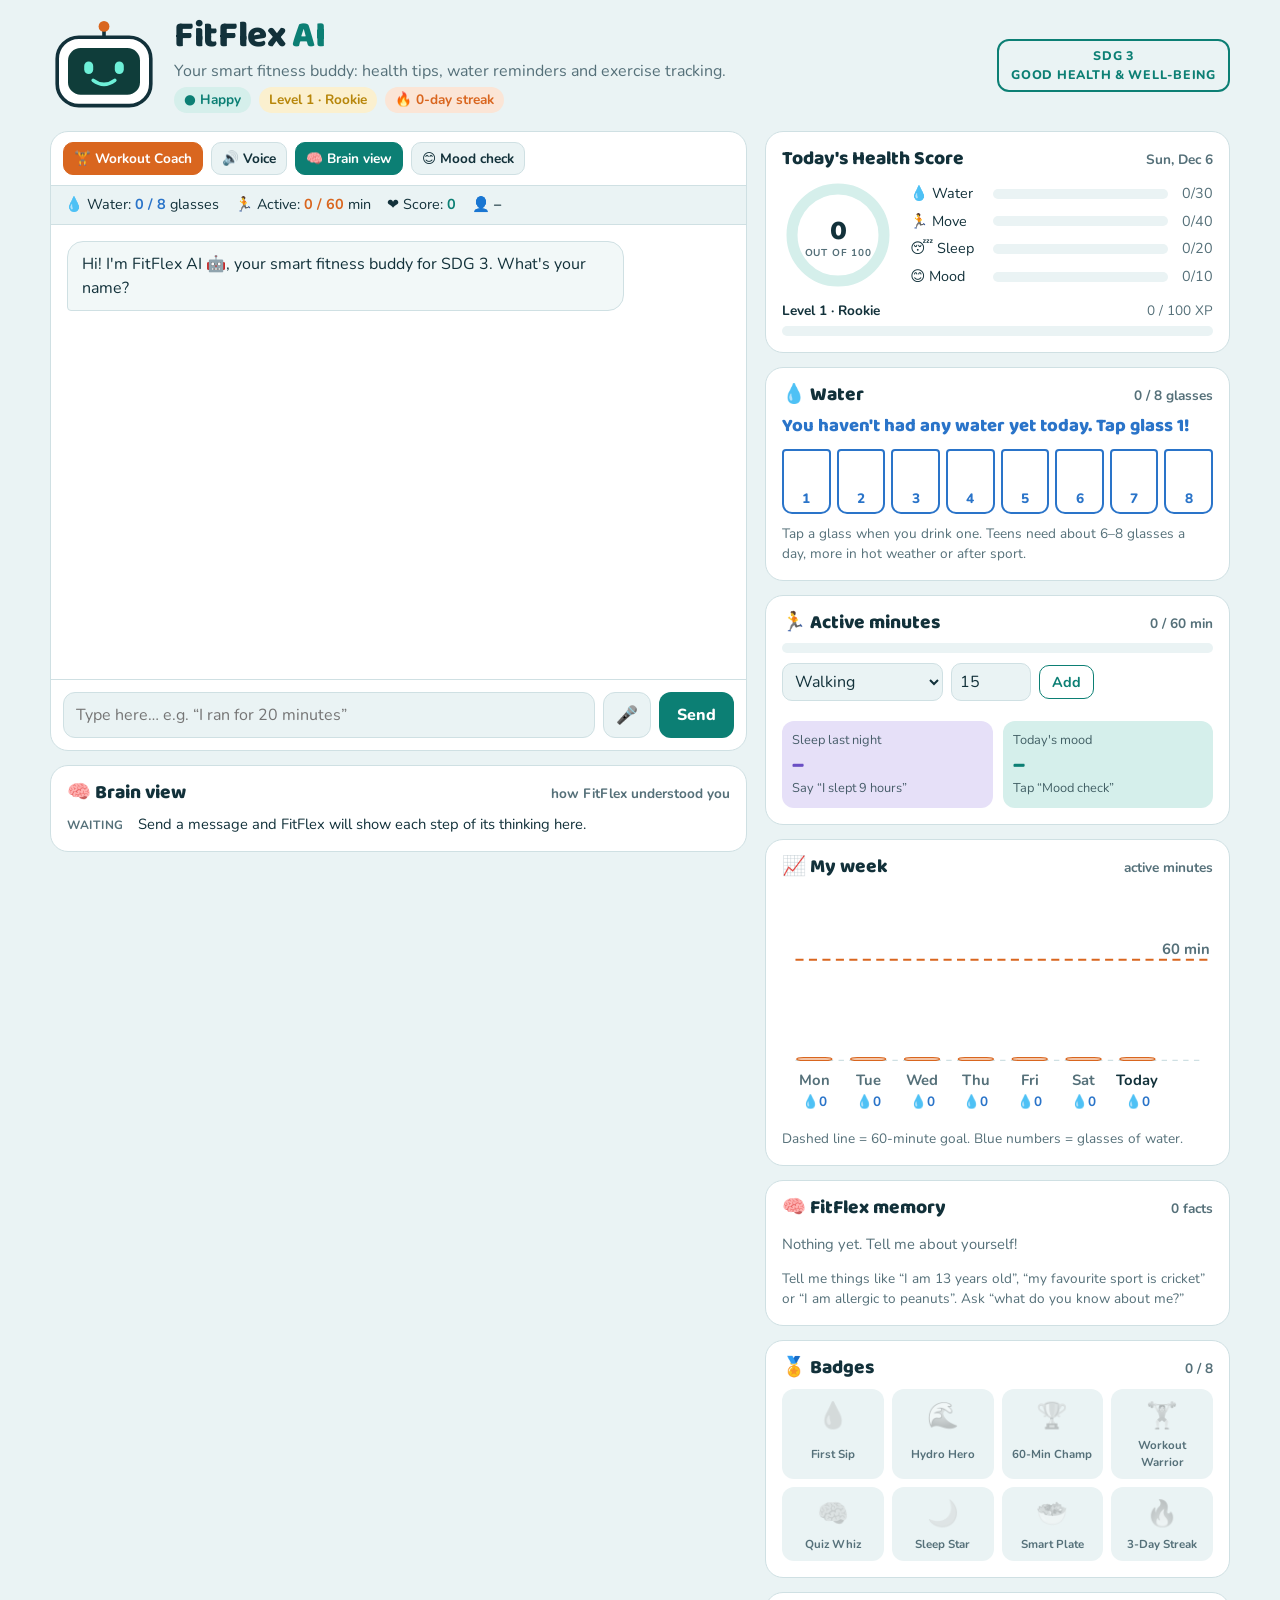
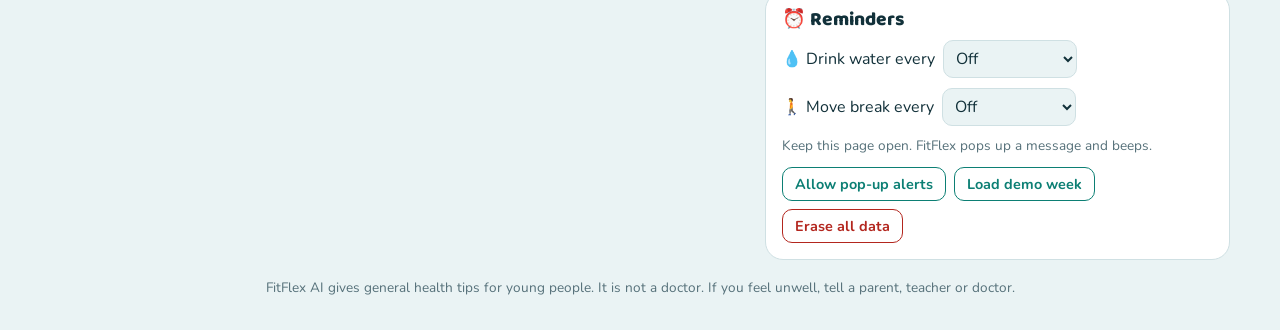
==== commit ddb8dce8: "FitFlex AI: add memory, learning, more topics and clearer water display - Long-term memory: name, ag" ====
--- a/fitflex-ai/index.html
+++ b/fitflex-ai/index.html
@@ -207,6 +207,24 @@
 .badge.on .icon { filter: none; opacity: 1; }
 footer { color: var(--muted); font-size: 0.85rem; text-align: center; }
 
+/* ---------- Always-visible stats strip, water text, memory ---------- */
+.quick { display: flex; flex-wrap: wrap; gap: 6px 16px; padding: 8px 14px; border-bottom: 1px solid var(--line); background: var(--bg); font-size: 0.9rem; }
+.quick b { font-variant-numeric: tabular-nums; }
+.quick .qw b { color: var(--water); }
+.quick .qm b { color: var(--move); }
+.quick .qs b { color: var(--teal); }
+.water-big { margin: 0; font: 800 1.15rem/1.3 var(--font-display); color: var(--water); }
+.glass { font: 800 0.85rem var(--font-body); color: var(--water); display: grid; place-items: end center; padding-bottom: 4px; }
+.glass.full { color: var(--surface); }
+.memlist { list-style: none; margin: 0; padding: 0; display: grid; gap: 4px; font-size: 0.92rem; }
+.memlist li { display: grid; grid-template-columns: minmax(0, 1fr) auto; gap: 8px; align-items: center; border-bottom: 1px dashed var(--line); padding-block: 4px; }
+.memlist li span { overflow-wrap: anywhere; }
+.memlist li span b { color: var(--muted); font-weight: 700; }
+.memlist .empty { color: var(--muted); grid-template-columns: 1fr; border: 0; }
+.forget { border: 1px solid var(--line); background: var(--bg); color: var(--muted); border-radius: 8px; padding: 0 8px; cursor: pointer; font-weight: 800; }
+.forget:hover { color: var(--alert); border-color: var(--alert); }
+.subhead { font: 800 0.95rem var(--font-display); margin: 4px 0 0; color: var(--ink); }
+
 /* ---------- Workout coach ---------- */
 .overlay {
   position: fixed; inset: 0; background: rgba(6, 20, 24, 0.6); display: grid; place-items: center; z-index: 20;
@@ -268,6 +286,12 @@
           <button class="tool" id="brainBtn" type="button" aria-pressed="true">🧠 Brain view</button>
           <button class="tool" id="moodBtn" type="button">😊 Mood check</button>
         </div>
+        <div class="quick" aria-label="Today at a glance">
+          <span class="qw">💧 Water: <b id="qWater">0 / 8</b> glasses</span>
+          <span class="qm">🏃 Active: <b id="qMove">0 / 60</b> min</span>
+          <span class="qs">❤️ Score: <b id="qScore">0</b></span>
+          <span>👤 <b id="qName">–</b></span>
+        </div>
         <div class="messages" id="messages" aria-live="polite"></div>
         <div class="chips" id="chips"></div>
         <form class="composer" id="composer">
@@ -311,6 +335,7 @@
 
       <div class="card">
         <h2>💧 Water <small id="waterCount">0 / 8 glasses</small></h2>
+        <p class="water-big" id="waterBig">You haven't had any water yet today.</p>
         <div class="glasses" id="glasses"></div>
         <p class="hint">Tap a glass when you drink one. Teens need about 6–8 glasses a day, more in hot weather or after sport.</p>
       </div>
@@ -338,6 +363,16 @@
         <h2>📈 My week <small>active minutes</small></h2>
         <svg class="chart" id="chart" viewBox="0 0 320 172" role="img" aria-label="Active minutes for the last 7 days"></svg>
         <p class="hint">Dashed line = 60-minute goal. Blue numbers = glasses of water.</p>
+      </div>
+
+      <div class="card">
+        <h2>🧠 FitFlex memory <small id="memCount">0 facts</small></h2>
+        <ul class="memlist" id="memList"></ul>
+        <p class="hint">Tell me things like “I am 13 years old”, “my favourite sport is cricket” or “I am allergic to peanuts”. Ask “what do you know about me?”</p>
+        <div id="learnBox" hidden>
+          <p class="subhead">📚 Answers you taught me</p>
+          <ul class="memlist" id="learnList"></ul>
+        </div>
       </div>
 
       <div class="card">
@@ -413,7 +448,7 @@
 // ---------- 1. Knowledge: topics, keywords (English + Roman Urdu) and answers ----------
 const BRAIN = [
   { topic: "Greeting", keywords: ["hi", "hello", "hey", "salam", "assalam", "aoa", "good morning", "good evening"],
-    answers: ["Hello {name}! 👋 Ready to get healthy today?", "Hi {name}! Shall we do a tip, a workout or a quiz?"] },
+    answers: ["{greet}, {name}! 👋 Ready to get healthy today?", "Hi {name}! Shall we do a tip, a workout or a quiz?"] },
   { topic: "How are you", keywords: ["how are you", "how r u", "kaise ho", "kya haal"],
     answers: ["I'm charged to 100%! ⚡ How are you feeling today? Tap “Mood check” to tell me."] },
   { topic: "Water", keywords: ["water", "thirsty", "hydrate", "hydration", "drink", "pani", "paani", "pyaas", "bottle"],
@@ -424,14 +459,14 @@
               "Want a stronger body? Mix it up: running for your heart, push-ups for muscles, stretching to stay flexible. Try the Workout Coach! 💪"] },
   { topic: "Stretch", keywords: ["stretch", "sitting", "posture", "neck", "break", "stiff"],
     answers: ["Desk stretch break! 🧘\n1. Roll your shoulders 5 times.\n2. Reach up high for 10 seconds.\n3. Turn your head slowly left and right.\n4. March on the spot for 30 seconds."] },
-  { topic: "Food", keywords: ["food", "eat", "fruit", "vegetable", "lunch", "breakfast", "dinner", "snack", "healthy", "junk", "khana", "nashta", "phal", "sabzi"],
+  { topic: "Food", keywords: ["food", "eat", "fruit", "vegetable", "lunch", "breakfast", "dinner", "snack", "healthy food", "junk", "khana", "nashta", "phal", "sabzi"],
     answers: ["Make half your plate fruit and vegetables 🥦🍎, a quarter roti or rice, and a quarter protein like daal, eggs, chicken or beans.\nTell me what you ate and I'll check your meal!",
               "Never skip breakfast! It gives your brain energy for school. Try an egg with roti, or oats with banana. 🍳",
               "Swap fizzy drinks for water or lassi, and chips for fruit or roasted chana. 🍌"] },
   { topic: "Sugar", keywords: ["sugar", "sweet", "candy", "chocolate", "soda", "cold drink", "fizzy", "meetha", "mithai"],
     answers: ["Sweets are fine sometimes, but too much sugar harms teeth and gives you an energy crash. 🍬 One can of soda has about 8 teaspoons of sugar!"] },
   { topic: "Sleep", keywords: ["sleep", "tired", "bed", "night", "sleepy", "neend", "sona", "thakan", "thaka"],
-    answers: ["Teens need about 8–10 hours of sleep. 😴 Put screens away 30 minutes before bed and sleep at the same time every night.\nTell me “I slept 8 hours” to track it."] },
+    answers: ["At your age you need about {sleepGoal} of sleep. 😴 Put screens away 30 minutes before bed and sleep at the same time every night.\nTell me “I slept 8 hours” to track it."] },
   { topic: "Screens", keywords: ["screen", "phone", "mobile", "video game", "gaming", "tv", "tablet", "youtube"],
     answers: ["Follow the 20-20-20 rule 👀: every 20 minutes, look at something 20 feet away for 20 seconds. Try swapping one hour of screen time for outdoor play!"] },
   { topic: "Hygiene", keywords: ["wash", "hands", "germs", "brush", "teeth", "clean", "bath", "haath", "daant"],
@@ -440,8 +475,54 @@
     answers: ["Try box breathing 🌬️: in for 4, hold for 4, out for 4, hold for 4. Repeat 4 times. Exercise and good sleep also calm your mind.\nIf worries won't go away, talk to someone you trust."] },
   { topic: "Body image", keywords: ["weight", "fat", "skinny", "diet", "thin", "mota", "patla"],
     answers: ["Healthy bodies come in all shapes and sizes, and your body is still growing. 💙 Focus on habits, not the scale: eat a balanced plate, move every day and sleep well. Never start a diet without talking to a parent or doctor."] },
+  { topic: "Cheat day", keywords: ["cheat day", "cheat meal", "cheat", "treat day", "junk day", "cheating", "cheatday"],
+    answers: ["You don't need a “cheat day”, {name}! 🍕 Food isn't cheating. Use the 80/20 rule: eat healthy about 80% of the time and enjoy a small treat sometimes, like one slice of pizza, not a whole day of junk.\nA full day of junk can give you a stomach ache and low energy. Keep drinking water and moving that day too!",
+              "Treats are okay sometimes! 🍫 Better than a whole cheat day: have one small treat after a healthy meal, share it with a friend, then go and play outside. Your body still gets what it needs."] },
+  { topic: "Health", keywords: ["health", "stay healthy", "healthy life", "healthy lifestyle", "be healthy", "sehat", "fit and healthy"],
+    answers: ["The 5 keys to good health 🗝️:\n1. Drink 6–8 glasses of water\n2. Move 60 minutes a day\n3. Eat a balanced plate\n4. Sleep {sleepGoal}\n5. Take care of your feelings\nI can track all of these for you!"] },
+  { topic: "Protein", keywords: ["protein", "build muscle", "muscles grow", "body building", "bodybuilding"],
+    answers: ["Protein builds and repairs your muscles 💪. Good sources: daal, eggs, chicken, fish, beans, chana, milk and dahi. Try to have some protein in every meal. Kids don't need protein shakes. Real food is best!"] },
+  { topic: "Bones & growing", keywords: ["bones", "calcium", "height", "grow taller", "taller", "tall", "lamba", "haddi", "grow"],
+    answers: ["Strong bones need calcium 🥛 (milk, dahi, cheese), vitamin D (morning sunlight ☀️) and jumping activities like skipping and football. Good sleep matters too, because your body grows most while you sleep!"] },
+  { topic: "Heart", keywords: ["heart", "heartbeat", "pulse", "cardio", "dil"],
+    answers: ["Your heart is a muscle that gets stronger with exercise ❤️. Running, cycling, skipping and swimming are great for it.\nTry this: find the pulse on your wrist, count the beats for 15 seconds, then multiply by 4. That's your heart rate!"] },
+  { topic: "Fast food", keywords: ["fast food", "junk food", "burger", "pizza", "fries", "shawarma", "zinger", "nuggets"],
+    answers: ["Fast food like burgers, pizza and fries has lots of oil, salt and sugar 🍔. Enjoy it sometimes, not every day.\nHealthier swaps: a homemade chicken roll, grilled tikka with salad, or fruit chaat."] },
+  { topic: "Energy drinks", keywords: ["energy drink", "energy drinks", "caffeine", "coffee", "tea", "chai", "red bull", "sting"],
+    answers: ["Energy drinks are not for kids ⚡❌. They have lots of caffeine and sugar that can make your heart race and ruin your sleep.\nFor real energy: water, a banana and a good night's sleep. A small cup of chai is okay, but not close to bedtime."] },
+  { topic: "Walking & steps", keywords: ["steps", "walking", "10000 steps", "pedometer", "step count"],
+    answers: ["Walking is a super exercise! 🚶 Aim for about 10,000 steps or more a day. Easy ways: take the stairs, walk to the shop with a grown-up, walk while you talk on the phone, and walk around during breaks."] },
+  { topic: "Warm-up", keywords: ["warm up", "warmup", "cool down", "before running", "before exercise", "before playing"],
+    answers: ["Always warm up for 5 minutes before sport 🔥: march on the spot, arm circles and light jogging. After playing, cool down with slow stretches. This keeps your muscles safe and ready."] },
+  { topic: "Hot weather", keywords: ["hot", "heat", "summer", "garmi", "sweat", "sweating", "heatstroke", "sunstroke", "loo"],
+    answers: ["In hot weather ☀️: drink water before you feel thirsty, wear a cap, play in the morning or evening (not 12–3 pm), and rest in the shade.\nDizzy or a headache in the heat? Tell an adult right away."] },
+  { topic: "Fasting (roza)", keywords: ["roza", "ramadan", "ramzan", "fasting", "fast", "sehri", "iftar", "iftari"],
+    answers: ["If you keep roza 🌙: at sehri eat slow-energy food like oats, eggs, roti and dahi, and drink 2–3 glasses of water. At iftar start with water and dates, not lots of fried pakoras. Sip water between iftar and sehri, and do light exercise after iftar, not during the fast."] },
+  { topic: "Skipping meals", keywords: ["skip breakfast", "skip lunch", "skipping meals", "skip meals", "not hungry", "no time to eat"],
+    answers: ["Skipping meals makes you tired, cranky and unable to focus in class 😩. Eat 3 meals and 1–2 healthy snacks. No time for breakfast? Grab a banana and a glass of milk."] },
+  { topic: "Motivation", keywords: ["lazy", "motivation", "motivate", "motivated", "bored", "boring", "sust", "don't want to exercise", "dont want to exercise"],
+    answers: ["Feeling lazy? 😅 Start tiny: just 2 minutes of jumping jacks. Most times you'll want to keep going! Play with friends, use music you love, and collect badges here. Small steps every day beat one big workout once a week.",
+              "Champions aren't born, they're built one day at a time 🏆. Set a mini goal: 10 minutes today. Tap “Workout Coach” and I'll count for you!"] },
+  { topic: "Smoking & vaping", keywords: ["smoke", "smoking", "cigarette", "cigarettes", "vape", "vaping", "sheesha", "shisha", "gutka", "naswar", "tobacco"],
+    answers: ["Smoking, vaping, sheesha, gutka and naswar harm your lungs, heart and teeth 🚭. They are addictive, so the best choice is to never start. If someone pressures you, say “No thanks, I'm an athlete!” and tell a trusted adult."] },
+  { topic: "Sports", keywords: ["cricket", "football", "badminton", "swimming", "cycling", "basketball", "hockey", "sports", "tennis", "volleyball"],
+    answers: ["Sports are amazing for your health! 🏏⚽ They build your heart, muscles, teamwork and confidence. 60 minutes of play covers your whole daily activity goal. Tell me “I played football for 30 minutes” to log it."] },
+  { topic: "Eyes", keywords: ["eyes", "eyesight", "vision", "aankh", "aankhen"],
+    answers: ["Protect your eyes 👀: follow the 20-20-20 rule, keep screens an arm's length away, play outdoors (daylight is good for eyes) and eat carrots and green vegetables."] },
+  { topic: "Joke", keywords: ["joke", "jokes", "funny", "make me laugh", "lateefa", "laugh"],
+    answers: ["Why did the banana go to the doctor? 🍌 Because it wasn't peeling well! 😂",
+              "What do you call a sleeping dinosaur? 🦖 A dino-snore! 😴",
+              "Why don't eggs tell jokes? 🥚 They'd crack each other up!",
+              "Why did the cricket team bring string? 🏏 To tie the match! 😄",
+              "Why did the student eat his homework? 📚 Because the teacher said it was a piece of cake! 🍰"] },
+  { topic: "Fun fact", keywords: ["fun fact", "fact", "facts", "did you know", "interesting", "amazing fact"],
+    answers: ["🤓 Fun fact: your heart beats about 100,000 times every day!",
+              "🤓 Fun fact: your brain is about 75% water, so drinking water helps you think!",
+              "🤓 Fun fact: you have more than 600 muscles in your body!",
+              "🤓 Fun fact: you blink about 15–20 times a minute. That's over 10,000 blinks a day!",
+              "🤓 Fun fact: bone is stronger than steel of the same weight!"] },
   { topic: "About FitFlex", keywords: ["who are you", "what are you", "your name", "what can you do", "help", "features"],
-    answers: ["I'm FitFlex AI 🤖, a smart fitness buddy built for SDG 3: Good Health and Well-being.\nI can:\n• give health tips (“tip”)\n• count water (“I drank 2 glasses”)\n• track exercise (“I ran for 20 minutes”)\n• check your meal (“I ate roti and daal”)\n• track sleep and mood\n• coach a workout, quiz you and give badges\n• understand some Roman Urdu (“maine 2 glass pani piya”)"] },
+    answers: ["I'm FitFlex AI 🤖, a smart fitness buddy built for SDG 3: Good Health and Well-being.\nI can:\n• give health tips (“tip”)\n• count water (“I drank 2 glasses”)\n• track exercise (“I ran for 20 minutes”)\n• check your meal (“I ate roti and daal”)\n• track sleep and mood\n• coach a workout, quiz you and give badges\n• understand some Roman Urdu (“maine 2 glass pani piya”)\n• remember you (“I am 13 years old”, “what is my name?”)\n• learn new answers you teach me"] },
   { topic: "Thanks", keywords: ["thanks", "thank you", "shukriya", "great", "awesome", "cool", "nice"],
     answers: ["You're welcome, {name}! Keep it up! 🌟", "Anytime! Healthy habits are superpowers. 💪"] },
   { topic: "Goodbye", keywords: ["bye", "goodbye", "see you", "allah hafiz", "khuda hafiz"],
@@ -482,7 +563,7 @@
 // Meal checker: food words and their food group.
 const FOODS = {
   fruitveg: ["apple", "banana", "orange", "mango", "fruit", "salad", "vegetable", "vegetables", "sabzi", "carrot", "cucumber", "spinach", "palak", "guava", "dates", "grapes", "watermelon", "kheera", "tomato"],
-  protein: ["egg", "eggs", "anda", "anday", "daal", "dal", "chicken", "fish", "beans", "chana", "chickpeas", "milk", "doodh", "yogurt", "dahi", "lassi", "paneer", "meat", "nuts", "lentils"],
+  protein: ["egg", "eggs", "anda", "anday", "daal", "dal", "chicken", "fish", "beans", "chana", "chickpeas", "milk", "doodh", "yogurt", "dahi", "lassi", "paneer", "meat", "nuts", "lentils", "peanut", "peanuts", "mungphali", "almonds"],
   grain: ["roti", "chapati", "rice", "chawal", "oats", "bread", "paratha", "naan", "cereal"],
   treat: ["chips", "soda", "cola", "coke", "pepsi", "cold drink", "burger", "pizza", "fries", "samosa", "pakora", "pakoray", "candy", "chocolate", "cake", "biscuit", "biscuits", "ice cream", "noodles", "nimko", "jalebi", "mithai", "donut", "sweets"]
 };
@@ -537,6 +618,11 @@
 const save = () => { try { localStorage.setItem(KEY, JSON.stringify(data)); } catch (e) {} };
 const today = () => (data.days[dayKey()] = data.days[dayKey()] || EMPTY_DAY());
 const P = data.profile;
+// Long-term memory about the student, answers users taught FitFlex, and the saved chat.
+P.memory = P.memory || { age: null, grade: null, favs: {}, allergy: "", goal: "", city: "", notes: [] };
+P.memory.favs = P.memory.favs || {}; P.memory.notes = P.memory.notes || [];
+data.learned = data.learned || [];
+data.chat = data.chat || [];
 
 // ---------- 3. Small helpers ----------
 const $ = (id) => document.getElementById(id);
@@ -609,15 +695,19 @@
 const box = $("messages");
 let waitingFor = null, pendingActivity = "", quizItem = null;
 
-function addMessage(text, who, cls) {
+function addMessage(text, who, cls, restoring) {
   const div = document.createElement("div");
   div.className = "msg " + who + (cls ? " " + cls : "");
   div.textContent = text;
   box.appendChild(div);
   box.scrollTop = box.scrollHeight;
+  if (!restoring) { data.chat = data.chat.concat({ t: text, w: who, c: cls || "" }).slice(-80); save(); }  // conversation memory
 }
 function botSay(text, opts = {}) {
-  text = text.replaceAll("{name}", P.name || "friend");
+  const hour = new Date().getHours();
+  text = text.replaceAll("{name}", P.name || "friend")
+    .replaceAll("{greet}", hour < 12 ? "Good morning" : hour < 17 ? "Good afternoon" : "Good evening")
+    .replaceAll("{sleepGoal}", P.memory.age && P.memory.age <= 12 ? "9–12 hours" : "8–10 hours");
   setMood("think");
   const typing = document.createElement("div");
   typing.className = "typing"; typing.textContent = "FitFlex is thinking…";
@@ -668,12 +758,20 @@
 }
 
 // ---------- 7. Understanding a message ----------
+// Small words that carry no topic meaning.
+const STOP = new Set("i me my a an the is are am was were be to of for and or in on at it do does did you your what how can could should would will with about tell please that this so very much many some any kya hai ka ki ke ko mein main mujhe".split(" "));
+// Real words that must never be "typo-fixed" into another word (e.g. health → healthy).
+const COMMON = new Set("health healthy cheat there their where other about should would could think thing things today really people every after before always never maybe start little better water later".split(" "));
+let VOCAB = null;
+const vocab = () => VOCAB || (VOCAB = new Set(BRAIN.flatMap((t) => t.keywords.flatMap((k) => k.split(" ")))));
 function matchKeyword(k, text, words) {
-  if (k.includes(" ")) return text.includes(" " + k + " ") ? { clue: k, weight: 1 } : null;
+  if (k.includes(" ")) return text.includes(" " + k + " ") ? { clue: k, weight: 2 } : null;      // phrases are strong clues
   for (const w of words) {
+    if (STOP.has(w)) continue;
     if (w === k) return { clue: k, weight: 1 };
-    if (k.length >= 4 && w.startsWith(k)) return { clue: w, weight: 1 };                          // word family: exercises → exercise
-    if (k.length >= 5 && w.length >= 5 && editDistance(w, k) === 1) return { clue: w + " → " + k, weight: 0.8 }; // typo fix
+    if (k.length >= 4 && w.startsWith(k) && w.length - k.length <= 3) return { clue: w, weight: 0.9 };   // word family: exercises → exercise
+    if (k.length >= 5 && w.length >= 4 && !vocab().has(w) && !COMMON.has(w) && editDistance(w, k) === 1)
+      return { clue: w + " → " + k, weight: 0.6 };                                                       // typo fix
   }
   return null;
 }
@@ -697,6 +795,16 @@
   const text = clean(raw);
   const words = text.trim().split(" ").filter(Boolean);
   const think = (intent, clues, action, conf = 100) => showThinking({ said: raw, words, intent, clues, action, confidence: conf });
+
+  // Teaching: the student is giving FitFlex a new answer.
+  if (waitingFor === "teach") { waitingFor = null; saveLearned(lastUnknown, raw.trim()); return; }
+  const teachMatch = raw.match(/^\s*teach\s*:\s*(.+)$/i);
+  if (teachMatch) { saveLearned(lastUnknown, teachMatch[1].trim()); return; }
+  if (/^ teach me $|^ teach $/.test(text)) {
+    if (lastUnknown) { waitingFor = "teach"; think("Teach mode", [lastUnknown], "Wait for the new answer"); botSay("Great! ✍️ What should I answer when someone asks “" + lastUnknown + "”? Type the answer."); setChips([]); }
+    else { think("Teach mode", [], "Nothing to learn yet"); botSay("First ask me something I don't know. Then tap “Teach me” and give me the answer. 📚"); }
+    return;
+  }
 
   // a) Safety first.
   const danger = SAFETY_WORDS.filter((w) => text.includes(" " + w));
@@ -711,7 +819,8 @@
     if (/^ (hi|hello|hey|salam|assalam|aoa|assalam o alaikum) $/.test(text)) { think("Greeting", [text.trim()], "Still need a name, ask again"); botSay("Hello! 👋 What's your name?"); return; }
     const name = raw.replace(/\b(my name is|call me|i am|i'm|mera naam|hai)\b/gi, "").replace(/[^\p{L} ]/gu, "").trim().split(/\s+/)[0] || "friend";
     P.name = name.charAt(0).toUpperCase() + name.slice(1); save(); waitingFor = null;
-    think("Name", [P.name], "Remember the name in memory");
+    const extra = learnFacts(text);
+    think("Name", [P.name].concat(extra), "Remember the name in memory");
     botSay("Nice to meet you, {name}! 🤖 I'm your fitness buddy. I can give tips, count water, track exercise, sleep and meals, coach workouts and quiz you. What first?", { mood: "party" });
     setChips(DEFAULT_CHIPS);
     return;
@@ -720,8 +829,27 @@
   if (waitingFor === "mood") { waitingFor = null; if (setTodayMood(text, raw)) return; }
   if (quizItem && /^ [abc] $/.test(text)) { checkQuiz(text.trim()); return; }
 
-  // c) Actions with numbers.
-  if (/my name is|call me|mera naam/.test(text)) { waitingFor = "name"; reply(raw); return; }
+  // c) MEMORY: answer questions about the student, forget things, or learn new facts.
+  const recall = recallMemory(text);
+  if (recall) { think("Memory question", [recall.clue], "Look it up in FitFlex's memory"); botSay(recall.answer, { mood: recall.mood || "happy" }); return; }
+  const forgot = forgetMemory(text);
+  if (forgot) { think("Forget", [forgot], "Delete it from memory"); botSay("🗑️ Done. I forgot your " + forgot + "."); return; }
+  if (/my name is|call me|mera naam/.test(text) && !/\b(what|whats|what's|kya)\b/.test(text)) { waitingFor = "name"; reply(raw); return; }
+  const facts = learnFacts(text);
+  if (facts.length) {
+    think("Remember facts", facts, "Save to long-term memory, +5 XP");
+    addXP(5); save(); renderAll();
+    botSay("🧠 Got it, {name}! I'll remember: " + facts.join(", ") + ".\nAsk me “what do you know about me?” anytime.", { mood: "party" });
+    return;
+  }
+  // Follow-up questions use the conversation memory (the last topic).
+  if (lastTopic && /^ (tell me more|more|why|explain|explain more|and|really|aur batao|or batao|more please|what else|go on|another|another one|one more) $/.test(text)) {
+    think("Follow-up", [text.trim(), "last topic: " + lastTopic.topic], "Continue the last topic");
+    if (lastTopic.answers.length > 1) answerTopic(lastTopic); else botSay("💡 Here's one more tip: " + pick(TIPS));
+    return;
+  }
+
+  // d) Actions with numbers.
 
   const isQuestion = /\b(how|should|what|why|much|many|need|kitna|kitne|kya)\b/.test(text);
   if (!isQuestion && /\b(drank|had|finished|piya|pi|pee|piye)\b/.test(text) && /\b(water|glass|glasses|bottle|bottles|pani|paani|cup|cups|glas)\b/.test(text)) {
@@ -730,7 +858,7 @@
     think("Log water", ["drank", glasses + " glass" + (glasses > 1 ? "es" : "")], "Add " + glasses + " to the water counter, +" + glasses * 5 + " XP");
     addWater(glasses);
     const w = today().water;
-    botSay(w >= 8 ? "🎉 " + w + " glasses! You're super hydrated, {name}!" : "Great! 💧 That's " + w + " of 8 glasses today. " + (8 - w) + " to go!", { mood: w >= 8 ? "party" : "happy" });
+    botSay(w >= 8 ? "🎉 " + w + " glasses! You're super hydrated, {name}!" : "Great! 💧 You've had " + w + " of 8 glasses today (" + w * 250 + " ml). " + (8 - w) + " to go!", { mood: w >= 8 ? "party" : "happy" });
     return;
   }
 
@@ -778,21 +906,172 @@
   if (cmd(/\b(quiz|test me|question)\b/, "Quiz", (c, i) => { think(i, [c], "Ask a random quiz question"); askQuiz(); })) return;
   if (cmd(/\b(progress|score|stats|report|how am i doing)\b/, "Progress report", (c, i) => { think(i, [c], "Read today's data"); botSay(progressReport()); })) return;
   if (cmd(/\b(badges?|level|xp|points|achievements?)\b/, "Badges", (c, i) => { think(i, [c], "Show level and badges"); botSay(badgeReport()); })) return;
-  if (cmd(/\b(mood|feeling|feel)\b/, "Mood check", (c, i) => { think(i, [c], "Ask how the student feels"); askMood(); })) return;
-
-  // e) Topic matching: the topic with the highest score wins.
+  if (cmd(/\b(mood|feeling|feel)\b/, "Mood check", (c, i) => {
+    if (setTodayMood(text)) return;                       // "I feel great" → save the mood directly
+    const top = scoreTopics(text, words)[0];
+    if (top.score >= 0.9) { think(top.item.topic, top.hits.map((h) => h.clue), "Reply from the " + top.item.topic + " topic"); answerTopic(top.item); return; }
+    think(i, [c], "Ask how the student feels"); askMood();
+  })) return;
+
+  // e) Answers that users taught FitFlex.
+  const taught = findLearned(words);
+  if (taught) { think("Learned answer", taught.words, "Use an answer a user taught me", 90); botSay("📚 " + taught.a + "\n(I learned this from a user.)"); return; }
+
+  // f) Topic matching: the topic with the highest score wins.
   const ranked = scoreTopics(text, words);
   const best = ranked[0], second = ranked[1];
-  if (best.score > 0) {
-    const conf = Math.round((100 * best.score) / (best.score + second.score + 0.5));
+  const conf = Math.round((100 * best.score) / (best.score + second.score + 0.5));
+  if (best.score >= 0.6 && best.score > second.score) {   // a clear winner (typos allowed)
     think(best.item.topic, best.hits.map((h) => h.clue), "Reply from the " + best.item.topic + " topic" + (second.score ? " (beat " + second.item.topic + ")" : ""), conf);
-    botSay(pick(best.item.answers));
+    answerTopic(best.item);
     return;
   }
-
-  // f) Nothing matched.
-  think("Unknown", [], "Ask the student to try another topic", 0);
-  botSay("Hmm, I'm still learning that one! 🤔 Try water, exercise, food, sleep, screens or stress, or type “help”.", { mood: "worried" });
+  if (best.score > 0) {   // two topics tie: ask instead of guessing wrong
+    const label = (t) => "Tell me about " + (t.keywords.find((k) => !k.includes(" ")) || t.keywords[0]);
+    think("Not sure", best.hits.map((h) => h.clue), "Ask: did you mean " + best.item.topic + "?", conf);
+    lastUnknown = raw.trim();
+    botSay("I'm not sure I understood. 🤔 Did you mean " + best.item.topic.toLowerCase() + "?", { mood: "think" });
+    setChips([label(best.item)].concat(second.score ? [label(second.item)] : [], ["✍️ Teach me"]));
+    return;
+  }
+
+  // g) Nothing matched: offer to learn.
+  lastUnknown = raw.trim();
+  think("Unknown", [], "Offer to learn a new answer", 0);
+  botSay("I don't know that one yet, {name}. 🤔 You can teach me! Tap “Teach me” and type the answer, or ask me about water, exercise, food, sleep or stress.", { mood: "worried" });
+  setChips(["✍️ Teach me", "💡 Tip", "😂 Tell me a joke", "❓ Quiz"]);
+}
+
+// ---------- 7b. Memory: facts about the student ----------
+let lastTopic = null, lastAnswer = "", lastUnknown = "";
+function answerTopic(item) {
+  const options = item.answers.filter((a) => a !== lastAnswer);
+  let ans = pick(options.length ? options : item.answers);
+  lastTopic = item; lastAnswer = ans;
+  const M = P.memory;   // personalise the answer with what FitFlex remembers
+  if (["Exercise", "Sports", "Motivation"].includes(item.topic) && M.favs.sport) ans += "\n⭐ You told me you love " + M.favs.sport + ". 30 minutes of it counts toward your goal!";
+  if (["Food", "Cheat day", "Fast food", "Protein"].includes(item.topic) && M.allergy) ans += "\n⚠️ Remember, you're allergic to " + M.allergy + ".";
+  if (item.topic === "Food" && M.favs.fruit) ans += "\n🍎 Your favourite fruit, " + M.favs.fruit + ", makes a great snack!";
+  if (item.topic === "Motivation" && M.goal) ans += "\n🎯 Remember your goal: " + M.goal + "!";
+  botSay(ans);
+  setChips(["➕ Tell me more", "💡 Tip", "❓ Quiz", "📊 Progress"]);
+}
+
+function learnFacts(text) {
+  const M = P.memory, got = [], t = text.trim();
+  if (/\b(what|how|which|where|who|why|kya|kitna)\b/.test(t)) return got;   // questions are not facts
+  let m;
+  if ((m = t.match(/\b(?:i am|i'm|im|my age is|meri umar)\s+(\d{1,2})\b/)) && +m[1] >= 5 && +m[1] <= 19) { M.age = +m[1]; got.push("age " + m[1]); }
+  if ((m = t.match(/\b(?:i am|i'm|im|i study|i read|i go to)\s+in\s+(?:grade|class)\s+(\d{1,2})\b/)) || (m = t.match(/\bmy (?:grade|class) is\s+(\d{1,2})\b/))) { M.grade = m[1]; got.push("grade " + m[1]); }
+  if ((m = t.match(/\bmy (?:favourite|favorite|fav|favourit) (sport|game|food|fruit|exercise|colou?r|drink|subject|vegetable|snack|activity|player|team|dish) is ([a-z0-9' ]{2,40})$/))) {
+    const cat = m[1].replace("color", "colour"); M.favs[cat] = m[2].trim(); got.push("favourite " + cat + ": " + m[2].trim());
+  }
+  if ((m = t.match(/\bi (?:really )?(?:like|love|enjoy) (?:playing |to play |doing |going )?([a-z]+)/)) && findActivity(" " + m[1] + " ") && !M.favs.sport) {
+    M.favs.sport = m[1]; got.push("you love " + m[1]);
+  }
+  if ((m = t.match(/\b(?:i am|i'm|im) allergic to ([a-z ]{2,30})$/))) { M.allergy = m[1].trim(); got.push("allergic to " + M.allergy); }
+  if ((m = t.match(/\bmy goal is (?:to )?([a-z0-9' ]{3,60})$/))) { M.goal = m[1].trim(); got.push("goal: " + M.goal); }
+  if ((m = t.match(/\bi live in ([a-z ]{2,30})$/)) || (m = t.match(/\bi am from ([a-z ]{2,30})$/))) { M.city = m[1].trim(); got.push("you live in " + M.city); }
+  if ((m = t.match(/^remember (?:that )?(.{3,80})$/))) { M.notes.push(m[1].trim()); M.notes = M.notes.slice(-10); got.push("“" + m[1].trim() + "”"); }
+  return got;
+}
+
+function recallMemory(text) {
+  const M = P.memory, d = today(), has = (re) => re.test(text);
+  const notQ = /\b(should|need|best|good)\b/.test(text);
+  if (has(/\b(what's|whats|what is|tell me|do you know|do you remember|say|remember) my name\b|\bwho am i\b|\bmera naam kya\b|\bmy name kya\b|\bknow my name\b/)) {
+    if (P.name) return { clue: "name", answer: "Your name is " + P.name + "! 😊 I always remember my friends.", mood: "party" };
+    waitingFor = "name"; return { clue: "name (not saved)", answer: "You haven't told me your name yet. What is it?" };
+  }
+  if (has(/\bhow old am i\b|\b(what's|whats|what is) my age\b|\bmeri umar kya\b|\bmy age\b.*\?/)) return { clue: "age", answer: M.age ? "You are " + M.age + " years old. 🎂" : "I don't know your age yet. Tell me: “I am 13 years old”." };
+  if (has(/\b(what|which) (grade|class) (am i|do i)\b|\b(what's|whats|what is) my (grade|class)\b/)) return { clue: "grade", answer: M.grade ? "You're in grade " + M.grade + ". 🏫" : "Tell me your grade, like “I am in grade 7”." };
+  let m = text.match(/\b(?:what's|whats|what is|which is|do you know|do you remember|tell me) my (?:favourite|favorite|fav) ([a-z]+)/);
+  if (m) { const cat = m[1].replace("color", "colour"); return { clue: "favourite " + cat, answer: M.favs[cat] ? "Your favourite " + cat + " is " + M.favs[cat] + "! ⭐" : "You haven't told me your favourite " + cat + " yet. Say “my favourite " + cat + " is …”." }; }
+  if (has(/\bwhat am i allergic\b|\bam i allergic\b|\b(what's|whats|what is) my allergy\b/)) return { clue: "allergy", answer: M.allergy ? "You told me you're allergic to " + M.allergy + ". ⚠️ Always check food labels!" : "You haven't told me about any allergy." };
+  if (has(/\b(what's|whats|what is) my goal\b/)) return { clue: "goal", answer: M.goal ? "Your goal is to " + M.goal.replace(/^to /, "") + ". 🎯 You can do it!" : "You haven't set a goal yet. Say “my goal is to run 2 km”." };
+  if (has(/\bwhere do i live\b|\bwhere am i from\b/)) return { clue: "city", answer: M.city ? "You live in " + M.city + ". 📍" : "You haven't told me where you live." };
+  if (has(/\bwhat do you (know|remember) about me\b|\bwhat do you remember\b|\btell me about (me|myself)\b|\bmy (profile|memory)\b|\byour memory\b|\bwhat do you know\b/)) return { clue: "everything", answer: memorySummary() };
+  if (!notQ && has(/\bhow (much|many) (water|glass|glasses|cups)\b|\bhow many glasses\b|\bkitna pani\b|\bkitne glass\b/))
+    return { clue: "water today", answer: d.water ? "💧 You drank " + d.water + " glass" + (d.water > 1 ? "es" : "") + " of water today (" + d.water * 250 + " ml). " + (d.water >= 8 ? "Goal reached! 🎉" : (8 - d.water) + " more to reach 8.") : "💧 You haven't logged any water today. Drink a glass and tell me!" };
+  if (!notQ && has(/\bhow (much|many|long) (exercise|minutes|activity|did i (exercise|play|move|run|walk))\b|\bhow active\b|\bmy (exercise|activity) today\b/)) {
+    const mins = minutesToday();
+    return { clue: "exercise today", answer: mins ? "🏃 Today you were active for " + mins + " minutes:\n" + d.moves.map((x) => "• " + x.activity + ": " + x.minutes + " min").join("\n") + "\n" + (mins >= 60 ? "Goal done! 🏆" : (60 - mins) + " minutes to go.") : "🏃 No exercise logged yet today. Try “I walked for 15 minutes”." };
+  }
+  if (has(/\bhow (much|long|many hours) did i sleep\b/)) return { clue: "sleep", answer: d.sleep != null ? "😴 You slept " + d.sleep + " hours last night." : "You haven't told me how long you slept. Say “I slept 9 hours”." };
+  if (has(/\bwhat did i (eat|have)\b/)) {
+    const meals = d.meals || [];
+    return { clue: "meals today", answer: meals.length ? "🍽️ Today you ate:\n" + meals.map((x) => "• " + x.foods.join(", ") + " (" + "⭐".repeat(x.stars) + ")").join("\n") : "You haven't told me what you ate today. Try “I ate roti and daal”." };
+  }
+  if (has(/\b(how is|how was|what is|what's|whats) my mood\b/)) return { clue: "mood", answer: d.mood ? "Today you said you feel " + d.mood + "." : "You haven't done a mood check today. Tap “Mood check”." };
+  if (has(/\bwhat (did|was) (i|my) (say|ask|last|question|message)\b|\bwhat did we talk about\b/)) {
+    const mine = data.chat.filter((x) => x.w === "user");
+    const prev = mine[mine.length - 2];
+    return { clue: "chat history", answer: prev ? "Before this, you said: “" + prev.t + "”. I remember our whole chat! 💬" : "This is the first thing you asked me!" };
+  }
+  return null;
+}
+
+function memoryEntries() {
+  const M = P.memory, list = [];
+  if (P.name) list.push(["name", "👤 Name", P.name]);
+  if (M.age) list.push(["age", "🎂 Age", M.age + " years"]);
+  if (M.grade) list.push(["grade", "🏫 Grade", M.grade]);
+  for (const k in M.favs) list.push(["fav:" + k, "⭐ Favourite " + k, M.favs[k]]);
+  if (M.allergy) list.push(["allergy", "⚠️ Allergy", M.allergy]);
+  if (M.goal) list.push(["goal", "🎯 Goal", M.goal]);
+  if (M.city) list.push(["city", "📍 Lives in", M.city]);
+  M.notes.forEach((n, i) => list.push(["note:" + i, "📝 Note", n]));
+  return list;
+}
+function memorySummary() {
+  const list = memoryEntries(), d = today();
+  if (!list.length) return "I don't know much about you yet! 🧠 Tell me things like “my name is…”, “I am 13 years old” or “my favourite sport is cricket”.";
+  return "🧠 Here's what I remember about you:\n" + list.map(([, l, v]) => "• " + l + ": " + v).join("\n") +
+    "\n• Today: " + d.water + " glasses of water, " + minutesToday() + " active minutes\n• Level " + (Math.floor(P.xp / 100) + 1) + ", " + P.badges.length + " badges";
+}
+function forgetKey(key) {
+  const M = P.memory;
+  if (key === "name") P.name = "";
+  else if (key.startsWith("fav:")) delete M.favs[key.slice(4)];
+  else if (key.startsWith("note:")) M.notes.splice(+key.slice(5), 1);
+  else if (key === "favourites") M.favs = {};
+  else if (key === "notes") M.notes = [];
+  else M[key] = key === "age" || key === "grade" ? null : "";
+  save(); renderAll();
+}
+function forgetMemory(text) {
+  const m = text.match(/\bforget (?:my |about my |all about )?(name|age|grade|class|allergy|goal|city|notes?|favourites?|favorites?|everything|me)\b/);
+  if (!m) return null;
+  let k = m[1];
+  if (k === "everything" || k === "me") {
+    P.memory = { age: null, grade: null, favs: {}, allergy: "", goal: "", city: "", notes: [] }; data.learned = [];
+    save(); renderAll(); return "details (name kept so I can still greet you)";
+  }
+  k = { class: "grade", note: "notes", favourite: "favourites", favorite: "favourites", favorites: "favourites" }[k] || k;
+  forgetKey(k);
+  return k;
+}
+
+// Teaching: users can add new answers, saved in memory.
+function saveLearned(question, answer) {
+  if (!question) { botSay("First ask me something I don't know, then teach me the answer. 📚"); return; }
+  if (!answer || answer.length < 2) { botSay("That answer is too short. Try again with “teach: your answer”."); return; }
+  const words = clean(question).trim().split(" ").filter((w) => w && !STOP.has(w));
+  data.learned.push({ q: question, words, a: answer });
+  lastUnknown = ""; addXP(10); save(); renderAll();
+  showThinking({ said: answer, words, intent: "Learning", clues: words, action: "Saved a new answer in memory (+10 XP)", confidence: 100 });
+  botSay("✅ Thank you, {name}! I learned something new. 🧠\nNext time someone asks “" + question + "”, I'll answer:\n“" + answer + "”", { mood: "party" });
+  setChips(DEFAULT_CHIPS);
+}
+function findLearned(words) {
+  const content = words.filter((w) => !STOP.has(w));
+  if (!content.length) return null;
+  let best = null, bestHits = 0;
+  data.learned.forEach((item) => {
+    const hits = item.words.filter((w) => content.includes(w)).length;
+    if (hits >= Math.max(1, Math.ceil(item.words.length * 0.6)) && hits > bestHits) { best = item; bestHits = hits; }
+  });
+  return best;
 }
 
 // ---------- 8. Features ----------
@@ -829,6 +1108,9 @@
   if (!groups.fruitveg.length) missing.push("a fruit or salad");
   if (!groups.protein.length) missing.push("protein like daal, egg or dahi");
   lines.push(missing.length ? "Next time add " + missing.join(" and ") + "." : "Balanced plate. Great choice, {name}!");
+  const allergy = P.memory.allergy;
+  if (allergy && foods.some(({ f }) => allergy.includes(f) || f.includes(allergy))) lines.push("⚠️ Careful! You told me you're allergic to " + allergy + ".");
+  const d = today(); d.meals = (d.meals || []).concat({ foods: foods.map((x) => x.f), stars, time: new Date().toLocaleTimeString([], { hour: "2-digit", minute: "2-digit" }) });
   showThinking({ said: $("brainList").dataset.last || "", words: foods.map((x) => x.f), intent: "Meal checker", clues: foods.map((x) => x.f + " = " + x.group), action: "Score the meal by food groups: " + stars + "/5 stars", confidence: 100 });
   addXP(5);
   botSay(lines.join("\n"), { mood: stars >= 4 ? "party" : "happy" });
@@ -991,7 +1273,8 @@
     const b = document.createElement("button");
     b.type = "button"; b.className = "glass" + (i < d.water ? " full" : "");
     b.setAttribute("aria-label", "Glass " + (i + 1) + (i < d.water ? ", drunk" : ""));
-    b.onclick = () => addWater(i < d.water ? -1 : 1);
+    b.textContent = i + 1;
+    b.onclick = () => tapGlass(i);
     g.appendChild(b);
   }
   $("waterCount").textContent = d.water + " / 8 glasses";
@@ -1007,6 +1290,14 @@
   $("sleepVal").textContent = d.sleep == null ? "–" : d.sleep + " h";
   $("moodVal").textContent = d.mood || "–";
 
+  const ml = d.water * 250;
+  $("waterBig").textContent = d.water === 0 ? "You haven't had any water yet today. Tap glass 1!" :
+    d.water >= 8 ? "🎉 You drank " + d.water + " glasses (" + ml + " ml) today. Goal reached!" :
+    "You drank " + d.water + " glass" + (d.water > 1 ? "es" : "") + " (" + ml + " ml) today. " + (8 - d.water) + " more to go!";
+  $("qWater").textContent = d.water + " / 8"; $("qMove").textContent = mins + " / 60";
+  $("qScore").textContent = s.total; $("qName").textContent = P.name || "–";
+  renderMemory();
+
   drawChart();
   const bx = $("badges"); bx.innerHTML = "";
   BADGES.forEach((b) => {
@@ -1018,6 +1309,39 @@
     bx.appendChild(el);
   });
   $("badgeCount").textContent = P.badges.length + " / " + BADGES.length;
+}
+function tapGlass(i) {
+  if (i < today().water) {
+    addWater(-1);
+    botSay("↩️ Removed a glass. You've had " + today().water + " of 8 glasses today.", { fast: true });
+  } else {
+    addWater(1);
+    const w = today().water;
+    botSay(w >= 8 ? "🎉 Glass " + w + " done! You reached your goal: " + w * 250 + " ml of water today!" : "💧 Glass " + w + " of 8 done! That's " + w * 250 + " ml. " + (8 - w) + " to go.", { fast: true, mood: w >= 8 ? "party" : "happy" });
+  }
+}
+function renderMemory() {
+  const ul = $("memList"); ul.innerHTML = "";
+  const list = memoryEntries();
+  if (!list.length) { const li = document.createElement("li"); li.className = "empty"; li.textContent = "Nothing yet. Tell me about yourself!"; ul.appendChild(li); }
+  list.forEach(([key, label, val]) => {
+    const li = document.createElement("li");
+    li.innerHTML = "<span><b></b> </span><button class=\"forget\" type=\"button\">✕</button>";
+    li.querySelector("b").textContent = label + ":"; li.firstChild.append(String(val));
+    li.lastChild.setAttribute("aria-label", "Forget " + label);
+    li.lastChild.onclick = () => forgetKey(key);
+    ul.appendChild(li);
+  });
+  $("memCount").textContent = list.length + " fact" + (list.length === 1 ? "" : "s");
+  const ll = $("learnList"); ll.innerHTML = "";
+  data.learned.forEach((item, i) => {
+    const li = document.createElement("li");
+    li.innerHTML = "<span></span><button class=\"forget\" type=\"button\" aria-label=\"Delete this answer\">✕</button>";
+    li.firstChild.textContent = "“" + item.q + "” → " + item.a;
+    li.lastChild.onclick = () => { data.learned.splice(i, 1); save(); renderAll(); };
+    ll.appendChild(li);
+  });
+  $("learnBox").hidden = !data.learned.length;
 }
 function drawChart() {
   const days = [];
@@ -1041,6 +1365,7 @@
   text = text.replace(/^[^\p{L}\p{N}]+/u, "").trim();   // drop emoji from chip labels
   if (!text) return;
   if (/^another quiz$/i.test(text)) text = "quiz";
+  if (/^tell me a joke$/i.test(text)) text = "joke";
   addMessage(text, "user");
   $("brainList").dataset.last = text;
   reply(text);
@@ -1109,9 +1434,10 @@
 // Start!
 setMood("happy");
 renderAll();
+data.chat.forEach((m) => addMessage(m.t, m.w, m.c, true));   // restore the saved conversation
 if (P.name) {
   setChips(DEFAULT_CHIPS);
-  addMessage("Welcome back, " + P.name + "! 🤖 " + (today().water || today().moves.length ? "Type “progress” to see your Health Score." : "New day, new goals. Start with a glass of water?"), "bot");
+  addMessage("Welcome back, " + P.name + "! 🤖 I remember you. " + (today().water || today().moves.length ? "Type “progress” to see your Health Score." : "New day, new goals. Start with a glass of water?"), "bot", "", true);
 } else {
   addMessage("Hi! I'm FitFlex AI 🤖, your smart fitness buddy for SDG 3. What's your name?", "bot");
   waitingFor = "name";
